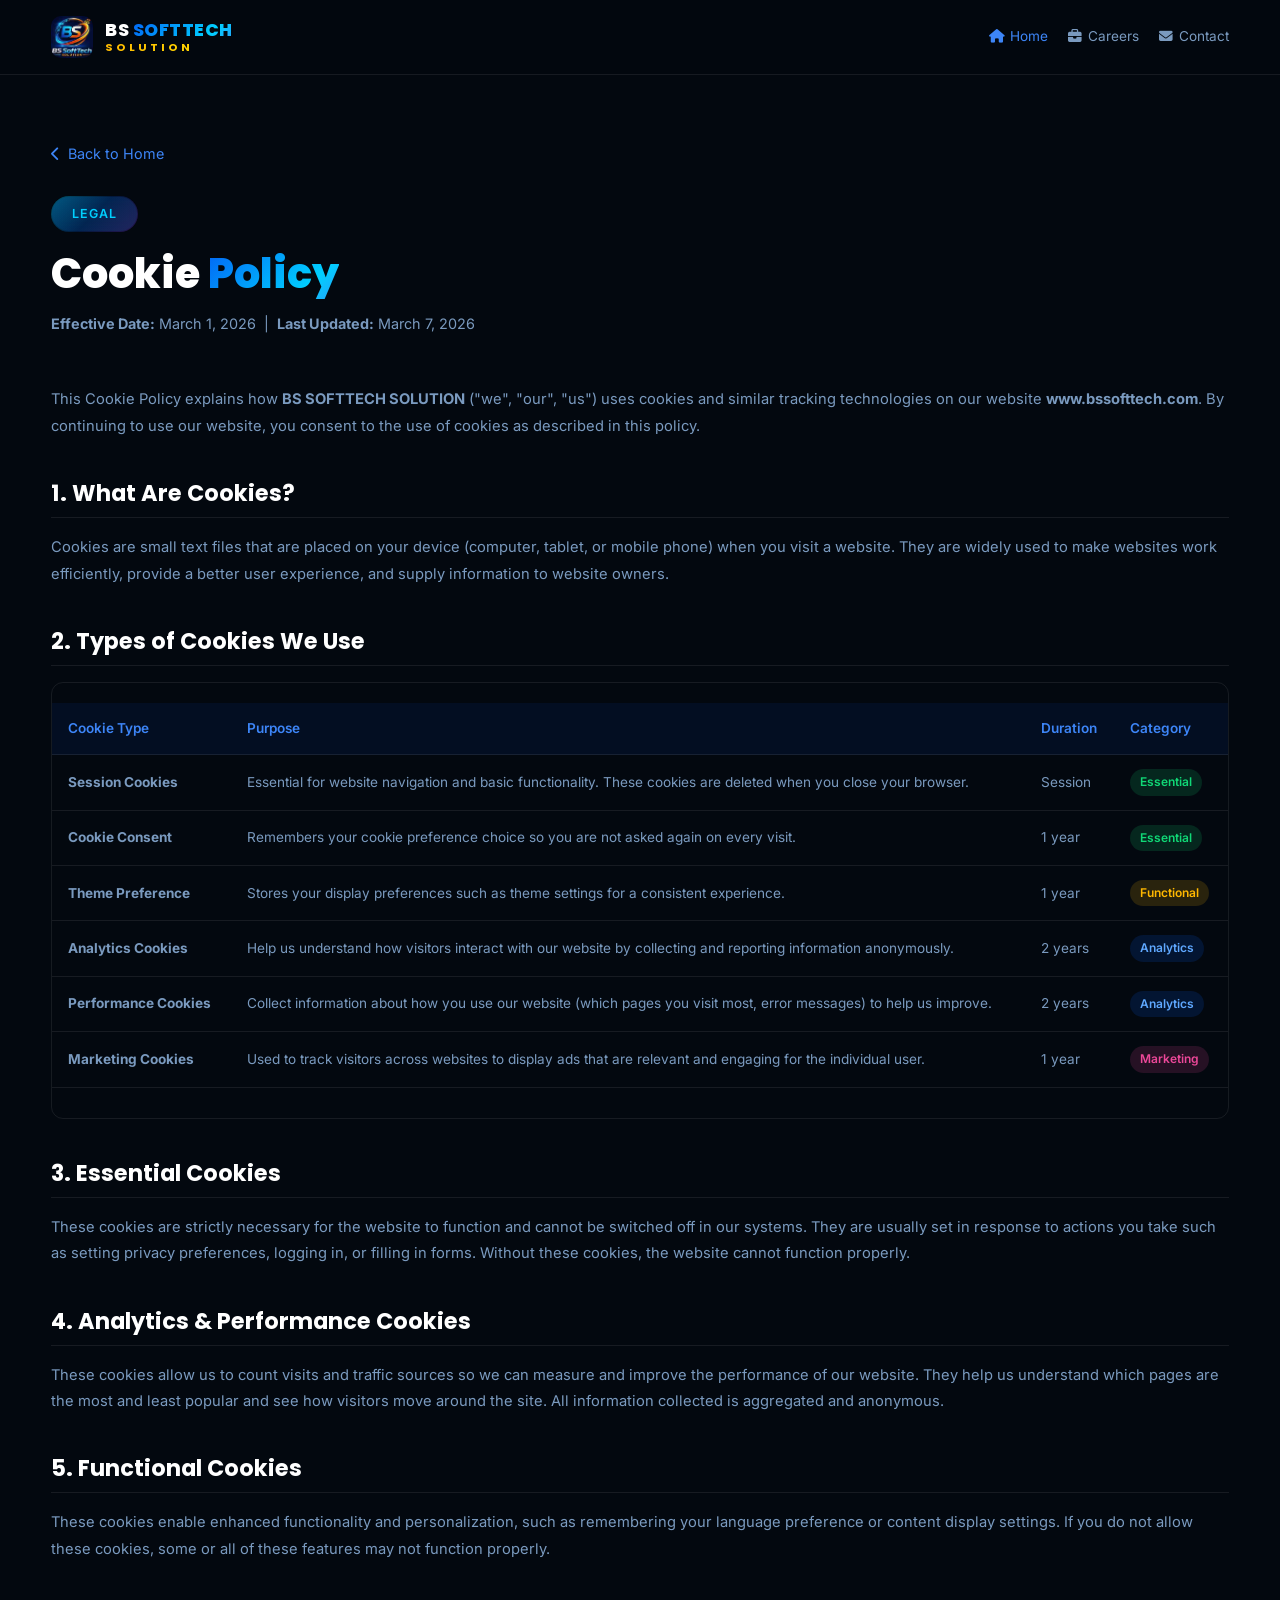
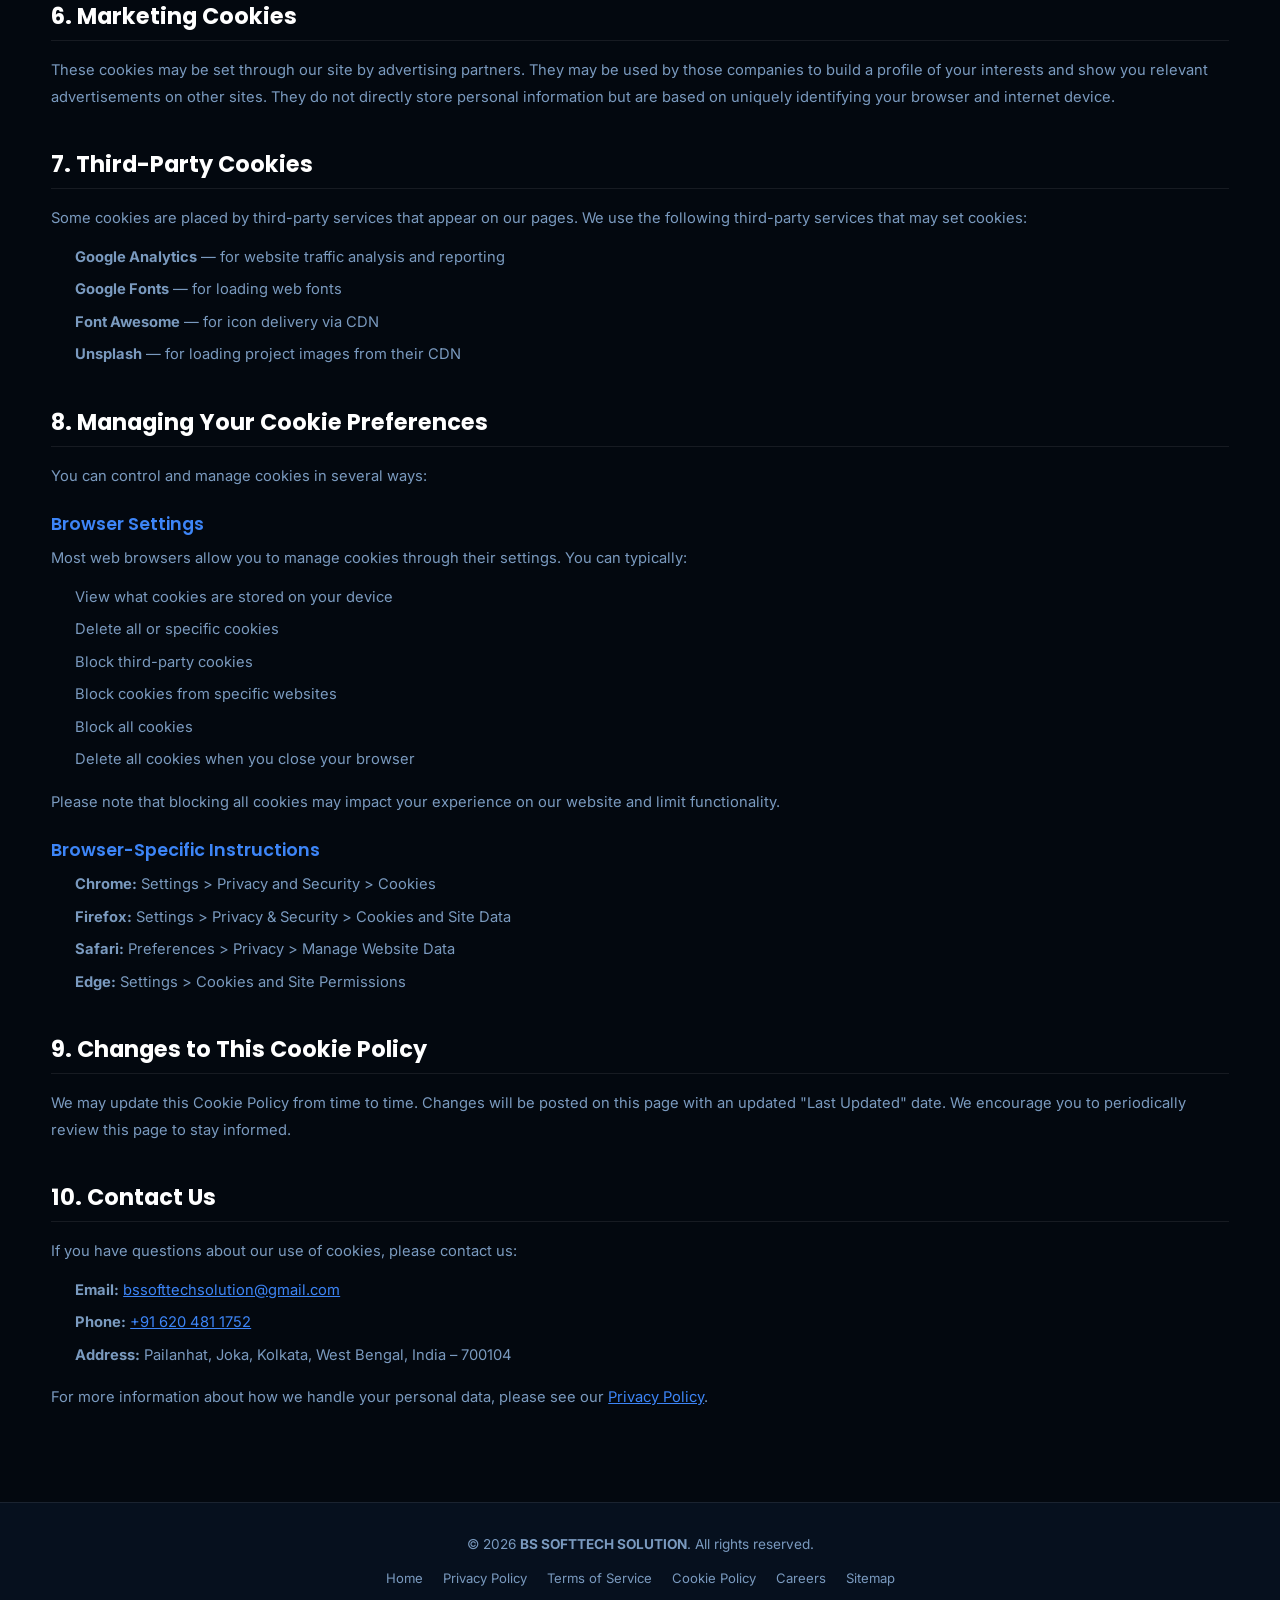
==== cookie-policy.html @ d1b57701 "Initial commit: BS SOFTTECH SOLUTION website" ====
<!DOCTYPE html>
<html lang="en">
<head>
  <meta charset="UTF-8" />
  <meta name="viewport" content="width=device-width, initial-scale=1.0, maximum-scale=5.0" />
  <meta name="description" content="Cookie Policy of BS SOFTTECH SOLUTION. Learn about the cookies we use and how to manage your cookie preferences." />
  <meta name="robots" content="index, follow" />
  <meta name="theme-color" content="#0261F4" />
  <link rel="icon" type="image/jpeg" href="public/BSSLOGO.jpeg" />
  <link rel="apple-touch-icon" href="public/BSSLOGO.jpeg" />
  <title>Cookie Policy | BS SOFTTECH SOLUTION</title>
  <link rel="preconnect" href="https://fonts.googleapis.com" />
  <link rel="preconnect" href="https://fonts.gstatic.com" crossorigin />
  <link href="https://fonts.googleapis.com/css2?family=Inter:wght@300;400;500;600;700;800&family=Poppins:wght@400;500;600;700;800;900&display=swap" rel="stylesheet" />
  <link rel="stylesheet" href="https://cdnjs.cloudflare.com/ajax/libs/font-awesome/6.5.1/css/all.min.css" />
  <link rel="stylesheet" href="css/style.css" />
  <style>
    .legal-page { padding: 140px 0 80px; min-height: 100vh; }
    .legal-header { margin-bottom: 50px; }
    .legal-header .section-tag { display: inline-block; margin-bottom: 16px; }
    .legal-header h1 { font-family: var(--font-head); font-size: 2.6rem; font-weight: 800; margin-bottom: 12px; color: #fff; }
    .legal-header p.meta { font-size: 0.9rem; color: var(--text-secondary); }
    .legal-content h2 { font-family: var(--font-head); font-size: 1.4rem; font-weight: 700; color: #fff; margin: 40px 0 16px; padding-bottom: 10px; border-bottom: 1px solid var(--border); }
    .legal-content h3 { font-size: 1.1rem; font-weight: 600; color: var(--primary-light); margin: 24px 0 10px; }
    .legal-content p, .legal-content li { font-size: 0.92rem; color: var(--text-secondary); line-height: 1.8; margin-bottom: 12px; }
    .legal-content ul { padding-left: 24px; margin-bottom: 16px; }
    .legal-content li { margin-bottom: 6px; }
    .legal-content a { color: var(--primary-light); text-decoration: underline; }
    .legal-content a:hover { color: var(--secondary); }
    .legal-back { display: inline-flex; align-items: center; gap: 8px; font-size: 0.9rem; color: var(--primary-light); margin-bottom: 30px; transition: var(--transition-fast); }
    .legal-back:hover { color: var(--secondary); transform: translateX(-4px); }
    .cookie-table { width: 100%; border-collapse: collapse; margin: 20px 0 30px; }
    .cookie-table-wrap { overflow-x: auto; -webkit-overflow-scrolling: touch; border-radius: var(--radius-md, 12px); border: 1px solid var(--border); }
    .cookie-table th, .cookie-table td { padding: 14px 16px; text-align: left; font-size: 0.85rem; border-bottom: 1px solid var(--border); white-space: nowrap; }
    .cookie-table td:nth-child(2) { white-space: normal; min-width: 200px; }
    .cookie-table th { background: rgba(2,97,244,0.08); color: var(--primary-light); font-weight: 600; }
    .cookie-table td { color: var(--text-secondary); }
    .cookie-table tr:hover td { background: rgba(255,255,255,0.02); }
    .cookie-type-badge { display: inline-block; padding: 3px 10px; border-radius: 20px; font-size: 0.75rem; font-weight: 600; }
    .badge-essential { background: rgba(16,216,118,0.15); color: #10D876; }
    .badge-analytics { background: rgba(2,97,244,0.15); color: #5fa8ff; }
    .badge-functional { background: rgba(255,184,0,0.15); color: #FFB800; }
    .badge-marketing { background: rgba(236,72,153,0.15); color: #EC4899; }
    .page-footer { background: var(--bg-dark); border-top: 1px solid var(--border); padding: 30px 0; text-align: center; }
    .page-footer p { font-size: 0.85rem; color: var(--text-secondary); margin-bottom: 10px; }
    .page-footer nav { display: flex; justify-content: center; gap: 20px; flex-wrap: wrap; }
    .page-footer nav a { font-size: 0.82rem; color: var(--text-secondary); transition: color 0.2s; }
    .page-footer nav a:hover { color: var(--primary-light); }
    @media (max-width: 768px) {
      .legal-topbar nav { gap: 12px; }
      .legal-topbar nav a span.nav-label { display: none; }
      .cookie-table th, .cookie-table td { padding: 10px 12px; font-size: 0.78rem; }
      .legal-header h1 { font-size: 2rem; }
    }
    @media (max-width: 480px) {
      .legal-topbar .container { flex-wrap: wrap; gap: 8px; }
      .legal-header h1 { font-size: 1.6rem; }
      .legal-content h2 { font-size: 1.15rem; }
    }
  </style>
</head>
<body>
  <header class="legal-topbar" style="position:fixed;top:0;left:0;right:0;z-index:1000;background:rgba(3,8,15,0.95);backdrop-filter:blur(20px);border-bottom:1px solid var(--border);padding:16px 0;">
    <div class="container" style="display:flex;align-items:center;justify-content:space-between;">
      <a href="index.html" class="logo" style="display:flex;align-items:center;gap:12px;text-decoration:none;">
        <img src="public/BSSLOGO.jpeg" alt="BS SOFTTECH SOLUTION" style="width:42px;height:42px;border-radius:10px;" />
        <span class="logo-text">
          <span class="logo-line1">BS <span class="logo-gradient">SOFTTECH</span></span>
          <span class="logo-line2">SOLUTION</span>
        </span>
      </a>
      <nav style="display:flex;align-items:center;gap:20px;">
        <a href="index.html" style="font-size:0.85rem;color:var(--primary-light);display:flex;align-items:center;gap:6px;transition:color 0.2s;"><i class="fas fa-home"></i> Home</a>
        <a href="careers.html" style="font-size:0.85rem;color:var(--text-secondary);display:flex;align-items:center;gap:6px;transition:color 0.2s;"><i class="fas fa-briefcase"></i> Careers</a>
        <a href="index.html#contact" style="font-size:0.85rem;color:var(--text-secondary);display:flex;align-items:center;gap:6px;transition:color 0.2s;"><i class="fas fa-envelope"></i> Contact</a>
      </nav>
    </div>
  </header>

  <main class="legal-page">
    <div class="container">
      <a href="index.html" class="legal-back"><i class="fas fa-chevron-left"></i> Back to Home</a>

      <div class="legal-header">
        <span class="section-tag">Legal</span>
        <h1>Cookie <span class="gradient-text">Policy</span></h1>
        <p class="meta"><strong>Effective Date:</strong> March 1, 2026 &nbsp;|&nbsp; <strong>Last Updated:</strong> March 7, 2026</p>
      </div>

      <div class="legal-content">
        <p>This Cookie Policy explains how <strong>BS SOFTTECH SOLUTION</strong> ("we", "our", "us") uses cookies and similar tracking technologies on our website <strong>www.bssofttech.com</strong>. By continuing to use our website, you consent to the use of cookies as described in this policy.</p>

        <h2>1. What Are Cookies?</h2>
        <p>Cookies are small text files that are placed on your device (computer, tablet, or mobile phone) when you visit a website. They are widely used to make websites work efficiently, provide a better user experience, and supply information to website owners.</p>

        <h2>2. Types of Cookies We Use</h2>

        <div class="cookie-table-wrap">
        <table class="cookie-table">
          <thead>
            <tr>
              <th>Cookie Type</th>
              <th>Purpose</th>
              <th>Duration</th>
              <th>Category</th>
            </tr>
          </thead>
          <tbody>
            <tr>
              <td><strong>Session Cookies</strong></td>
              <td>Essential for website navigation and basic functionality. These cookies are deleted when you close your browser.</td>
              <td>Session</td>
              <td><span class="cookie-type-badge badge-essential">Essential</span></td>
            </tr>
            <tr>
              <td><strong>Cookie Consent</strong></td>
              <td>Remembers your cookie preference choice so you are not asked again on every visit.</td>
              <td>1 year</td>
              <td><span class="cookie-type-badge badge-essential">Essential</span></td>
            </tr>
            <tr>
              <td><strong>Theme Preference</strong></td>
              <td>Stores your display preferences such as theme settings for a consistent experience.</td>
              <td>1 year</td>
              <td><span class="cookie-type-badge badge-functional">Functional</span></td>
            </tr>
            <tr>
              <td><strong>Analytics Cookies</strong></td>
              <td>Help us understand how visitors interact with our website by collecting and reporting information anonymously.</td>
              <td>2 years</td>
              <td><span class="cookie-type-badge badge-analytics">Analytics</span></td>
            </tr>
            <tr>
              <td><strong>Performance Cookies</strong></td>
              <td>Collect information about how you use our website (which pages you visit most, error messages) to help us improve.</td>
              <td>2 years</td>
              <td><span class="cookie-type-badge badge-analytics">Analytics</span></td>
            </tr>
            <tr>
              <td><strong>Marketing Cookies</strong></td>
              <td>Used to track visitors across websites to display ads that are relevant and engaging for the individual user.</td>
              <td>1 year</td>
              <td><span class="cookie-type-badge badge-marketing">Marketing</span></td>
            </tr>
          </tbody>
        </table>
        </div>

        <h2>3. Essential Cookies</h2>
        <p>These cookies are strictly necessary for the website to function and cannot be switched off in our systems. They are usually set in response to actions you take such as setting privacy preferences, logging in, or filling in forms. Without these cookies, the website cannot function properly.</p>

        <h2>4. Analytics & Performance Cookies</h2>
        <p>These cookies allow us to count visits and traffic sources so we can measure and improve the performance of our website. They help us understand which pages are the most and least popular and see how visitors move around the site. All information collected is aggregated and anonymous.</p>

        <h2>5. Functional Cookies</h2>
        <p>These cookies enable enhanced functionality and personalization, such as remembering your language preference or content display settings. If you do not allow these cookies, some or all of these features may not function properly.</p>

        <h2>6. Marketing Cookies</h2>
        <p>These cookies may be set through our site by advertising partners. They may be used by those companies to build a profile of your interests and show you relevant advertisements on other sites. They do not directly store personal information but are based on uniquely identifying your browser and internet device.</p>

        <h2>7. Third-Party Cookies</h2>
        <p>Some cookies are placed by third-party services that appear on our pages. We use the following third-party services that may set cookies:</p>
        <ul>
          <li><strong>Google Analytics</strong> — for website traffic analysis and reporting</li>
          <li><strong>Google Fonts</strong> — for loading web fonts</li>
          <li><strong>Font Awesome</strong> — for icon delivery via CDN</li>
          <li><strong>Unsplash</strong> — for loading project images from their CDN</li>
        </ul>

        <h2>8. Managing Your Cookie Preferences</h2>
        <p>You can control and manage cookies in several ways:</p>

        <h3>Browser Settings</h3>
        <p>Most web browsers allow you to manage cookies through their settings. You can typically:</p>
        <ul>
          <li>View what cookies are stored on your device</li>
          <li>Delete all or specific cookies</li>
          <li>Block third-party cookies</li>
          <li>Block cookies from specific websites</li>
          <li>Block all cookies</li>
          <li>Delete all cookies when you close your browser</li>
        </ul>
        <p>Please note that blocking all cookies may impact your experience on our website and limit functionality.</p>

        <h3>Browser-Specific Instructions</h3>
        <ul>
          <li><strong>Chrome:</strong> Settings &gt; Privacy and Security &gt; Cookies</li>
          <li><strong>Firefox:</strong> Settings &gt; Privacy &amp; Security &gt; Cookies and Site Data</li>
          <li><strong>Safari:</strong> Preferences &gt; Privacy &gt; Manage Website Data</li>
          <li><strong>Edge:</strong> Settings &gt; Cookies and Site Permissions</li>
        </ul>

        <h2>9. Changes to This Cookie Policy</h2>
        <p>We may update this Cookie Policy from time to time. Changes will be posted on this page with an updated "Last Updated" date. We encourage you to periodically review this page to stay informed.</p>

        <h2>10. Contact Us</h2>
        <p>If you have questions about our use of cookies, please contact us:</p>
        <ul>
          <li><strong>Email:</strong> <a href="mailto:bssofttechsolution@gmail.com">bssofttechsolution@gmail.com</a></li>
          <li><strong>Phone:</strong> <a href="tel:+916204811752">+91 620 481 1752</a></li>
          <li><strong>Address:</strong> Pailanhat, Joka, Kolkata, West Bengal, India – 700104</li>
        </ul>
        <p>For more information about how we handle your personal data, please see our <a href="privacy-policy.html">Privacy Policy</a>.</p>
      </div>
    </div>
  </main>

  <footer class="page-footer">
    <div class="container">
      <p>&copy; 2026 <strong>BS SOFTTECH SOLUTION</strong>. All rights reserved.</p>
      <nav>
        <a href="index.html">Home</a>
        <a href="privacy-policy.html">Privacy Policy</a>
        <a href="terms-of-service.html">Terms of Service</a>
        <a href="cookie-policy.html">Cookie Policy</a>
        <a href="careers.html">Careers</a>
        <a href="sitemap.xml">Sitemap</a>
      </nav>
    </div>
  </footer>
</body>
</html>
---- css/style.css ----
/* ============================================================
   BS SOFTTECH SOLUTION — Main Stylesheet
   Version: 1.0 | Global IT Services Website
   ============================================================ */

/* ============================================================
   CSS CUSTOM PROPERTIES (VARIABLES)
   ============================================================ */
:root {
  --primary:        #0261F4;
  --primary-light:  #3D85F7;
  --primary-dark:   #0148C0;
  --primary-glow:   rgba(2, 97, 244, 0.35);
  --secondary:      #00CFFF;
  --accent:         #FF6B00;
  --accent-light:   #FF8C38;
  --success:        #10D876;
  --warning:        #FFB800;
  --danger:         #FF4560;

  --bg-base:        #03080F;
  --bg-dark:        #06101E;
  --bg-card:        #091628;
  --bg-card-hover:  #0C1F3A;
  --bg-glass:       rgba(9, 22, 40, 0.7);

  --border:         rgba(255, 255, 255, 0.08);
  --border-bright:  rgba(2, 97, 244, 0.4);

  --text-primary:   #F0F6FF;
  --text-secondary: #7A9ABF;
  --text-muted:     #4A6A8A;

  --gradient-main:    linear-gradient(135deg, #0261F4 0%, #00CFFF 100%);
  --gradient-warm:    linear-gradient(135deg, #FF6B00 0%, #FF0080 100%);
  --gradient-green:   linear-gradient(135deg, #10D876 0%, #00CFFF 100%);
  --gradient-purple:  linear-gradient(135deg, #7C3AED 0%, #EC4899 100%);
  --gradient-dark:    linear-gradient(135deg, #091628 0%, #03080F 100%);

  --font-head:  'Poppins', sans-serif;
  --font-body:  'Inter', sans-serif;

  --radius-sm:  6px;
  --radius-md:  12px;
  --radius-lg:  20px;
  --radius-xl:  32px;
  --radius-full: 999px;

  --shadow-sm:  0 2px 12px rgba(0, 0, 0, 0.3);
  --shadow-md:  0 8px 32px rgba(0, 0, 0, 0.4);
  --shadow-lg:  0 20px 60px rgba(0, 0, 0, 0.5);
  --shadow-glow: 0 0 40px rgba(2, 97, 244, 0.25);

  --transition-fast:   all 0.2s ease;
  --transition-med:    all 0.35s ease;
  --transition-slow:   all 0.6s cubic-bezier(0.4, 0, 0.2, 1);

  --nav-height: 70px;
  --topbar-height: 36px;

  --container-max: 1360px;
  --container-pad: clamp(16px, 4vw, 60px);
}

/* ============================================================
   BASE RESET & GLOBAL
   ============================================================ */
*, *::before, *::after {
  box-sizing: border-box;
  margin: 0;
  padding: 0;
}

/* Custom scrollbar */
::-webkit-scrollbar { width: 8px; }
::-webkit-scrollbar-track { background: var(--bg-dark); }
::-webkit-scrollbar-thumb {
  background: linear-gradient(180deg, var(--primary) 0%, var(--secondary) 100%);
  border-radius: 4px;
}
::-webkit-scrollbar-thumb:hover { background: var(--primary-light); }

/* Text selection */
::selection {
  background: rgba(2, 97, 244, 0.35);
  color: #fff;
}

/* Focus-visible ring for accessibility */
:focus-visible {
  outline: 2px solid var(--secondary);
  outline-offset: 3px;
  border-radius: 4px;
}

/* Skip to Main Content Link */
.skip-to-main {
  position: fixed;
  top: -100%;
  left: 50%;
  transform: translateX(-50%);
  background: var(--primary);
  color: #fff;
  padding: 12px 24px;
  border-radius: 0 0 var(--radius-md) var(--radius-md);
  z-index: 100000;
  font-weight: 600;
  font-size: 0.9rem;
  transition: top 0.3s ease;
}

.skip-to-main:focus {
  top: 0;
}

html {
  scroll-behavior: smooth;
  font-size: 16px;
  -webkit-text-size-adjust: 100%;
  scrollbar-color: var(--primary) var(--bg-dark);
  scrollbar-width: thin;
}

body {
  font-family: var(--font-body);
  background-color: var(--bg-base);
  color: var(--text-primary);
  line-height: 1.7;
  overflow-x: hidden;
  -webkit-font-smoothing: antialiased;
  -moz-osx-font-smoothing: grayscale;
}

a {
  color: inherit;
  text-decoration: none;
  transition: var(--transition-fast);
}

ul, ol { list-style: none; }

img {
  max-width: 100%;
  height: auto;
  display: block;
}

button {
  font-family: var(--font-body);
  cursor: pointer;
  border: none;
  outline: none;
  background: none;
}

input, textarea, select {
  font-family: var(--font-body);
  outline: none;
}

h1, h2, h3, h4, h5, h6 {
  font-family: var(--font-head);
  font-weight: 700;
  line-height: 1.25;
  color: var(--text-primary);
}

/* ============================================================
   UTILITY CLASSES
   ============================================================ */

/* GPU-accelerated rendering for below-fold sections */
section:not(:first-of-type) {
  content-visibility: auto;
  contain-intrinsic-size: auto 600px;
}

/* Smooth touch scrolling */
.nav-links, .about-tabs, .service-tabs, .tech-categories {
  -webkit-overflow-scrolling: touch;
}
.container {
  width: 100%;
  max-width: var(--container-max);
  margin-inline: auto;
  padding-inline: var(--container-pad);
}

.gradient-text {
  background: linear-gradient(135deg, #0261F4, #00CFFF, #7C3AED, #00CFFF, #0261F4);
  background-size: 300% 300%;
  animation: gradientShift 4s ease infinite;
  -webkit-background-clip: text;
  -webkit-text-fill-color: transparent;
  background-clip: text;
}

.section-tag {
  display: inline-block;
  background: linear-gradient(135deg, rgba(2, 97, 244, 0.15), rgba(0, 207, 255, 0.08));
  color: var(--secondary);
  border: 1px solid transparent;
  background-image: linear-gradient(135deg, rgba(2, 97, 244, 0.15), rgba(0, 207, 255, 0.08)),
                    linear-gradient(135deg, rgba(0, 207, 255, 0.4), rgba(2, 97, 244, 0.2), rgba(124, 58, 237, 0.3));
  background-origin: border-box;
  background-clip: padding-box, border-box;
  padding: 6px 20px;
  border-radius: var(--radius-full);
  font-size: 0.78rem;
  font-weight: 600;
  letter-spacing: 0.08em;
  text-transform: uppercase;
  margin-bottom: 18px;
  backdrop-filter: blur(6px);
}

.section-title {
  font-size: clamp(1.8rem, 3.5vw, 2.8rem);
  font-weight: 800;
  color: var(--text-primary);
  margin-bottom: 18px;
  opacity: 0;
  transform: translateY(20px);
  transition: opacity 0.8s cubic-bezier(0.22,1,0.36,1), transform 0.8s cubic-bezier(0.22,1,0.36,1);
}

.section-title.title-visible {
  opacity: 1;
  transform: translateY(0);
}

.section-desc {
  font-size: 1rem;
  color: var(--text-secondary);
  max-width: 640px;
  line-height: 1.8;
}

.section-header {
  text-align: center;
  margin-bottom: 56px;
}

.section-header .section-desc {
  margin-inline: auto;
}

/* Decorative line under section headers */
.section-header::after {
  content: '';
  display: block;
  width: 60px;
  height: 3px;
  background: var(--gradient-main);
  border-radius: 2px;
  margin: 24px auto 0;
}

/* ============================================================
   BUTTONS
   ============================================================ */
.btn-primary-lg, .btn-ghost-lg, .btn-white, .btn-outline-white {
  display: inline-flex;
  align-items: center;
  gap: 10px;
  padding: 14px 30px;
  border-radius: var(--radius-full);
  font-size: 0.95rem;
  font-weight: 600;
  transition: var(--transition-med);
  position: relative;
  overflow: hidden;
  white-space: nowrap;
}

.btn-primary-lg {
  background: linear-gradient(135deg, #0261F4, #00CFFF, #0261F4);
  background-size: 200% 200%;
  animation: gradientShift 3s ease infinite;
  color: #fff;
  box-shadow: 0 4px 24px var(--primary-glow);
}

/* Shimmer sweep effect on primary buttons */
.btn-primary-lg::after {
  content: '';
  position: absolute;
  top: 0;
  left: -100%;
  width: 70%;
  height: 100%;
  background: linear-gradient(90deg, transparent 0%, rgba(255,255,255,0.15) 50%, transparent 100%);
  transition: left 0.5s ease;
}

.btn-primary-lg:hover::after { left: 120%; }

.btn-primary-lg:hover {
  transform: translateY(-3px);
  box-shadow: 0 8px 36px rgba(2, 97, 244, 0.5);
  color: #fff;
}

.btn-ghost-lg {
  background: linear-gradient(135deg, rgba(2, 97, 244, 0.1), rgba(0, 207, 255, 0.05));
  color: var(--secondary);
  border: 1px solid transparent;
  background-image: linear-gradient(135deg, rgba(2, 97, 244, 0.1), rgba(0, 207, 255, 0.05)),
                    linear-gradient(135deg, rgba(0, 207, 255, 0.4), rgba(2, 97, 244, 0.2));
  background-origin: border-box;
  background-clip: padding-box, border-box;
}

.btn-ghost-lg:hover {
  background: linear-gradient(135deg, rgba(2, 97, 244, 0.2), rgba(0, 207, 255, 0.1));
  background-image: linear-gradient(135deg, rgba(2, 97, 244, 0.2), rgba(0, 207, 255, 0.1)),
                    linear-gradient(135deg, rgba(0, 207, 255, 0.6), rgba(2, 97, 244, 0.4));
  background-origin: border-box;
  background-clip: padding-box, border-box;
  transform: translateY(-3px);
  color: var(--secondary);
  box-shadow: 0 4px 20px rgba(0, 207, 255, 0.1);
}

.btn-white {
  background: #fff;
  color: var(--primary);
  font-weight: 700;
}

.btn-white:hover {
  transform: translateY(-3px);
  box-shadow: 0 8px 30px rgba(255,255,255,0.2);
  color: var(--primary-dark);
}

.btn-outline-white {
  background: transparent;
  color: #fff;
  border: 2px solid transparent;
  background-image: linear-gradient(135deg, rgba(255,255,255,0.03), transparent),
                    linear-gradient(135deg, rgba(255,255,255,0.6), rgba(0,207,255,0.4));
  background-origin: border-box;
  background-clip: padding-box, border-box;
}

.btn-outline-white:hover {
  background-image: linear-gradient(135deg, rgba(255,255,255,0.1), rgba(0,207,255,0.05)),
                    linear-gradient(135deg, rgba(255,255,255,0.8), rgba(0,207,255,0.6));
  background-origin: border-box;
  background-clip: padding-box, border-box;
  transform: translateY(-3px);
  color: #fff;
  box-shadow: 0 4px 20px rgba(255,255,255,0.1);
}

/* ============================================================
   PRELOADER
   ============================================================ */
#preloader {
  position: fixed;
  inset: 0;
  background: var(--bg-base);
  z-index: 9999;
  display: flex;
  align-items: center;
  justify-content: center;
  transition: opacity 0.5s ease, visibility 0.5s ease;
}

#preloader.hidden {
  opacity: 0;
  visibility: hidden;
  pointer-events: none;
}

.preloader-box {
  text-align: center;
}

.preloader-logo {
  display: flex;
  align-items: center;
  justify-content: center;
  margin-bottom: 28px;
}

.preloader-logo-img {
  height: 80px;
  width: auto;
  object-fit: contain;
  border-radius: var(--radius-md);
  animation: preloaderPulse 1s ease infinite;
}

@keyframes gradientShift {
  0% { background-position: 0% 50%; }
  50% { background-position: 100% 50%; }
  100% { background-position: 0% 50%; }
}

@keyframes preloaderPulse {
  0%, 100% { transform: scale(1); }
  50% { transform: scale(1.15); }
}

.preloader-bar-wrap {
  width: 220px;
  height: 3px;
  background: rgba(255,255,255,0.08);
  border-radius: var(--radius-full);
  overflow: hidden;
  margin: 0 auto 16px;
}

.preloader-bar {
  height: 100%;
  width: 0%;
  background: var(--gradient-main);
  border-radius: var(--radius-full);
  animation: loadBar 2s ease forwards;
}

@keyframes loadBar {
  0% { width: 0%; }
  40% { width: 55%; }
  70% { width: 80%; }
  100% { width: 100%; }
}

.pre-tagline {
  color: var(--text-secondary);
  font-size: 0.85rem;
  letter-spacing: 0.1em;
  animation: fadeIn 1s ease;
}

/* ============================================================
   HEADER & NAVIGATION
   ============================================================ */
#site-header {
  position: fixed;
  top: 0;
  left: 0;
  right: 0;
  z-index: 1000;
  transition: var(--transition-med);
}

.top-bar {
  background: rgba(3, 8, 15, 0.95);
  border-bottom: 1px solid var(--border);
  height: var(--topbar-height);
  display: flex;
  align-items: center;
  transition: var(--transition-med);
}

#site-header.scrolled .top-bar {
  height: 0;
  overflow: hidden;
  border: none;
}

.top-bar-inner {
  display: flex;
  align-items: center;
  justify-content: space-between;
  gap: 20px;
}

.top-info {
  display: flex;
  align-items: center;
  gap: 24px;
}

.top-info a, .top-info span {
  font-size: 0.78rem;
  color: var(--text-secondary);
  display: flex;
  align-items: center;
  gap: 7px;
}

.top-info a:hover { color: var(--secondary); }

.top-info i {
  color: var(--primary);
  font-size: 0.72rem;
}

.top-social {
  display: flex;
  align-items: center;
  gap: 12px;
}

.top-social a {
  color: var(--text-secondary);
  font-size: 0.78rem;
  width: 26px;
  height: 26px;
  display: flex;
  align-items: center;
  justify-content: center;
  border-radius: 50%;
  background: rgba(255,255,255,0.05);
  transition: var(--transition-fast);
}

.top-social a:hover {
  background: var(--primary);
  color: #fff;
  transform: translateY(-2px);
}

.navbar {
  background: rgba(3, 8, 15, 0.92);
  backdrop-filter: blur(20px);
  -webkit-backdrop-filter: blur(20px);
  border-bottom: 1px solid transparent;
  background-image: linear-gradient(rgba(3, 8, 15, 0.92), rgba(3, 8, 15, 0.92)),
                    linear-gradient(90deg, transparent, rgba(2,97,244,0.2), rgba(0,207,255,0.15), rgba(2,97,244,0.2), transparent);
  background-size: 100% 100%, 100% 1px;
  background-position: 0 0, 0 100%;
  background-repeat: no-repeat;
  height: var(--nav-height);
  transition: var(--transition-med);
}

#site-header.scrolled .navbar {
  background: rgba(3, 8, 15, 0.98);
  box-shadow: 0 4px 24px rgba(0,0,0,0.5);
}

.nav-inner {
  display: flex;
  align-items: center;
  justify-content: space-between;
  height: 100%;
  gap: 8px;
  max-width: 100%;
  padding-inline: var(--container-pad);
}

/* LOGO */
.logo, .footer-logo {
  display: flex;
  align-items: center;
  gap: 12px;
  text-decoration: none;
  flex-shrink: 0;
}

.logo-text {
  font-family: var(--font-head);
  font-weight: 800;
  display: flex;
  flex-direction: column;
  line-height: 1.15;
  letter-spacing: 0.5px;
}

.logo-line1 {
  font-size: 1.1rem;
  color: #fff;
  white-space: nowrap;
}

.logo-line2 {
  font-size: 0.7rem;
  font-weight: 700;
  letter-spacing: 3px;
  text-transform: uppercase;
  background: linear-gradient(135deg, #FFB800, #FFD700, #FFA500, #FFD700, #FFB800);
  background-size: 300% 300%;
  animation: gradientShift 4s ease infinite;
  -webkit-background-clip: text;
  -webkit-text-fill-color: transparent;
  background-clip: text;
}

.logo-gradient {
  background: linear-gradient(135deg, #0261F4, #00CFFF, #7C3AED, #00CFFF, #0261F4);
  background-size: 300% 300%;
  animation: gradientShift 4s ease infinite;
  -webkit-background-clip: text;
  -webkit-text-fill-color: transparent;
  background-clip: text;
}

.logo:hover .logo-img { transform: scale(1.05); }

.logo-img {
  height: 48px;
  width: auto;
  object-fit: contain;
  border-radius: var(--radius-sm);
  transition: transform 0.3s ease;
}

.navbar-logo:hover .logo-img { transform: scale(1.05); }

.footer-logo-img {
  height: 56px;
  width: auto;
  object-fit: contain;
  border-radius: var(--radius-sm);
  transition: transform 0.3s ease;
}

.footer-logo:hover .footer-logo-img { transform: scale(1.05); }

/* NAV LINKS */
.nav-links {
  display: flex;
  align-items: center;
  gap: 4px;
}

.nav-link {
  font-size: 0.875rem;
  font-weight: 500;
  color: var(--text-secondary);
  padding: 8px 14px;
  border-radius: var(--radius-sm);
  transition: var(--transition-fast);
  white-space: nowrap;
  display: flex;
  align-items: center;
  gap: 5px;
}

.nav-link:hover, .nav-link.active {
  color: var(--text-primary);
  background: rgba(255,255,255,0.06);
}

/* MEGA MENU */
.has-dropdown { position: relative; }

.mega-menu {
  position: absolute;
  top: calc(100% + 16px);
  left: 50%;
  transform: translateX(-50%);
  width: 700px;
  background: var(--bg-card);
  border: 1px solid var(--border);
  border-radius: var(--radius-md);
  padding: 28px;
  display: grid;
  grid-template-columns: repeat(4, 1fr);
  gap: 24px;
  opacity: 0;
  visibility: hidden;
  pointer-events: none;
  transition: var(--transition-med);
  box-shadow: var(--shadow-lg);
  z-index: 100;
}

.mega-menu::before {
  content: '';
  position: absolute;
  top: -6px;
  left: 50%;
  transform: translateX(-50%);
  width: 12px;
  height: 12px;
  background: var(--bg-card);
  border-top: 1px solid var(--border);
  border-left: 1px solid var(--border);
  transform: translateX(-50%) rotate(45deg);
}

.has-dropdown:hover .mega-menu {
  opacity: 1;
  visibility: visible;
  pointer-events: all;
  top: calc(100% + 8px);
}

.mega-col h4 {
  font-size: 0.72rem;
  font-weight: 700;
  letter-spacing: 0.12em;
  text-transform: uppercase;
  color: var(--secondary);
  margin-bottom: 14px;
  padding-bottom: 8px;
  border-bottom: 1px solid var(--border);
}

.mega-col a {
  display: flex;
  align-items: center;
  gap: 8px;
  font-size: 0.83rem;
  color: var(--text-secondary);
  padding: 6px 0;
  transition: var(--transition-fast);
}

.mega-col a i {
  color: var(--primary);
  width: 14px;
  font-size: 0.8rem;
}

.mega-col a:hover {
  color: var(--text-primary);
  padding-left: 4px;
}

/* NAV ACTIONS */
.nav-actions {
  display: flex;
  align-items: center;
  gap: 12px;
  flex-shrink: 0;
}

.btn-get-quote {
  background: linear-gradient(135deg, #0261F4, #00CFFF, #0261F4);
  background-size: 200% 200%;
  animation: gradientShift 3s ease infinite;
  color: #fff;
  padding: 10px 20px;
  border-radius: var(--radius-full);
  font-size: 0.82rem;
  font-weight: 600;
  display: flex;
  align-items: center;
  gap: 8px;
  transition: var(--transition-med);
  box-shadow: 0 4px 20px var(--primary-glow);
  white-space: nowrap;
  flex-shrink: 0;
}

.btn-get-quote:hover {
  transform: translateY(-2px);
  box-shadow: 0 8px 32px rgba(2, 97, 244, 0.5), 0 0 60px rgba(0,207,255,0.15);
  color: #fff;
}

.hamburger {
  display: none;
  flex-direction: column;
  gap: 5px;
  padding: 6px;
  border-radius: var(--radius-sm);
}

.hamburger span {
  display: block;
  width: 24px;
  height: 2px;
  background: var(--text-primary);
  border-radius: var(--radius-full);
  transition: var(--transition-med);
}

.hamburger.open span:nth-child(1) { transform: rotate(45deg) translate(5px, 5px); }
.hamburger.open span:nth-child(2) { opacity: 0; }
.hamburger.open span:nth-child(3) { transform: rotate(-45deg) translate(5px, -5px); }

/* ============================================================
   HERO SECTION
   ============================================================ */
.hero-section {
  position: relative;
  min-height: 100vh;
  display: flex;
  align-items: center;
  padding-top: calc(var(--nav-height) + var(--topbar-height) + 60px);
  padding-bottom: 80px;
  overflow: hidden;
}

/* Animated gradient mesh background */
.hero-gradient-mesh {
  position: absolute;
  inset: 0;
  z-index: 0;
  background:
    radial-gradient(ellipse 80% 50% at 20% 40%, rgba(2,97,244,0.12) 0%, transparent 60%),
    radial-gradient(ellipse 60% 60% at 80% 20%, rgba(0,207,255,0.08) 0%, transparent 50%),
    radial-gradient(ellipse 50% 70% at 50% 80%, rgba(124,58,237,0.06) 0%, transparent 50%);
  animation: meshShift 20s ease-in-out infinite alternate;
  pointer-events: none;
}

@keyframes meshShift {
  0%   { opacity: 0.6; filter: hue-rotate(0deg); }
  50%  { opacity: 1;   filter: hue-rotate(15deg); }
  100% { opacity: 0.7; filter: hue-rotate(-10deg); }
}

#particle-canvas {
  position: absolute;
  inset: 0;
  width: 100%;
  height: 100%;
  z-index: 0;
}

.hero-blobs { position: absolute; inset: 0; z-index: 0; pointer-events: none; }

.blob {
  position: absolute;
  border-radius: 50%;
  filter: blur(80px);
  opacity: 0.15;
  animation: blobPulse 8s ease-in-out infinite;
}

.blob-1 {
  width: 500px;
  height: 500px;
  background: radial-gradient(circle, #0261F4, transparent 70%);
  top: -100px;
  left: -100px;
  animation-delay: 0s;
}

.blob-2 {
  width: 400px;
  height: 400px;
  background: radial-gradient(circle, #00CFFF, transparent 70%);
  top: 30%;
  right: -80px;
  animation-delay: 3s;
}

.blob-3 {
  width: 350px;
  height: 350px;
  background: radial-gradient(circle, #7C3AED, transparent 70%);
  bottom: -80px;
  left: 40%;
  animation-delay: 5s;
}

@keyframes blobPulse {
  0%, 100% { transform: scale(1) translate(0, 0); }
  33% { transform: scale(1.08) translate(20px, -20px); }
  66% { transform: scale(0.95) translate(-10px, 15px); }
}

.hero-grid {
  position: relative;
  z-index: 1;
  display: grid;
  grid-template-columns: 1fr 1fr;
  align-items: center;
  gap: 60px;
  min-height: 70vh;
}

.hero-content { max-width: 620px; }

.hero-badge {
  display: inline-flex;
  align-items: center;
  gap: 10px;
  background: rgba(2, 97, 244, 0.12);
  border: 1px solid rgba(0, 207, 255, 0.25);
  color: var(--secondary);
  padding: 8px 20px;
  border-radius: var(--radius-full);
  font-size: 0.82rem;
  font-weight: 500;
  margin-bottom: 28px;
  animation: fadeIn 0.8s ease both;
}

.badge-dot {
  width: 8px;
  height: 8px;
  border-radius: 50%;
  background: var(--success);
  animation: pulseDot 1.5s ease infinite;
}

@keyframes pulseDot {
  0%, 100% { box-shadow: 0 0 0 0 rgba(16, 216, 118, 0.6); }
  50% { box-shadow: 0 0 0 6px rgba(16, 216, 118, 0); }
}

.hero-title {
  font-size: clamp(2.4rem, 4.5vw, 4rem);
  font-weight: 900;
  line-height: 1.15;
  margin-bottom: 24px;
  animation: slideUp 0.8s ease 0.2s both;
}

.cursor-blink {
  color: var(--primary);
  animation: blink 0.8s step-end infinite;
}

@keyframes blink {
  0%, 100% { opacity: 1; }
  50% { opacity: 0; }
}

.hero-desc {
  font-size: 1.05rem;
  color: var(--text-secondary);
  line-height: 1.8;
  margin-bottom: 36px;
  max-width: 560px;
  animation: slideUp 0.8s ease 0.4s both;
}

.hero-btns {
  display: flex;
  align-items: center;
  gap: 16px;
  flex-wrap: wrap;
  margin-bottom: 48px;
  animation: slideUp 0.8s ease 0.6s both;
}

.hero-mini-stats {
  display: flex;
  align-items: center;
  gap: 0;
  flex-wrap: wrap;
  background: rgba(255,255,255,0.04);
  border: 1px solid var(--border);
  border-radius: var(--radius-md);
  padding: 18px 24px;
  animation: slideUp 0.8s ease 0.8s both;
  backdrop-filter: blur(8px);
  -webkit-backdrop-filter: blur(8px);
}

.mini-stat {
  display: flex;
  flex-direction: column;
  align-items: center;
  padding: 0 24px;
  flex: 1;
  min-width: 100px;
}

.mini-stat:first-child { padding-left: 0; }
.mini-stat:last-child { padding-right: 0; }

.mnum {
  font-family: var(--font-head);
  font-size: 1.5rem;
  font-weight: 800;
  background: var(--gradient-main);
  -webkit-background-clip: text;
  -webkit-text-fill-color: transparent;
  background-clip: text;
}

.mlabel {
  font-size: 0.72rem;
  color: var(--text-secondary);
  text-align: center;
}

.divider-v {
  width: 1px;
  height: 40px;
  background: var(--border);
}

/* HERO TECH ORBIT VISUAL */
.hero-visual {
  display: flex;
  align-items: center;
  justify-content: center;
  position: relative;
  z-index: 1;
}

.tech-orbit {
  position: relative;
  width: 380px;
  height: 380px;
}

.orbit-ring {
  position: absolute;
  border-radius: 50%;
  border: 1px solid rgba(2, 97, 244, 0.3);
}

.ring-a {
  inset: 30px;
  animation: rotateA 12s linear infinite;
}

.ring-b {
  inset: 70px;
  border-color: rgba(0, 207, 255, 0.25);
  animation: rotateB 18s linear infinite;
}

.ring-c {
  inset: 0;
  border-color: rgba(124, 58, 237, 0.2);
  animation: rotateA 25s linear infinite reverse;
}

@keyframes rotateA { from { transform: rotate(0deg); } to { transform: rotate(360deg); } }
@keyframes rotateB { from { transform: rotate(0deg); } to { transform: rotate(-360deg); } }

.orbit-core {
  position: absolute;
  inset: 120px;
  background: var(--gradient-main);
  border-radius: 50%;
  display: flex;
  align-items: center;
  justify-content: center;
  box-shadow: 0 0 60px rgba(2, 97, 244, 0.5), 0 0 120px rgba(2, 97, 244, 0.2);
  animation: corePulse 3s ease-in-out infinite;
}

@keyframes corePulse {
  0%, 100% { box-shadow: 0 0 60px rgba(2, 97, 244, 0.5), 0 0 120px rgba(2, 97, 244, 0.2); }
  50% { box-shadow: 0 0 80px rgba(2, 97, 244, 0.7), 0 0 160px rgba(2, 97, 244, 0.3); }
}

.core-inner { text-align: center; }

.core-bss {
  display: block;
  font-family: var(--font-head);
  font-size: 1.6rem;
  font-weight: 900;
  color: #fff;
  letter-spacing: 0.05em;
}

.core-sub {
  display: block;
  font-size: 0.5rem;
  color: rgba(255,255,255,0.8);
  letter-spacing: 0.2em;
}

.orbit-dot {
  position: absolute;
  width: 42px;
  height: 42px;
  background: var(--bg-card);
  border: 1px solid var(--border-bright);
  border-radius: 50%;
  display: flex;
  flex-direction: column;
  align-items: center;
  justify-content: center;
  font-size: 0.55rem;
  color: var(--text-secondary);
  cursor: default;
  transition: var(--transition-fast);
}

.orbit-dot i {
  font-size: 0.9rem;
  color: var(--primary);
  margin-bottom: 1px;
}

.orbit-dot span { display: none; }

.orbit-dot:hover {
  background: var(--primary);
  border-color: var(--primary);
  transform: scale(1.2);
  z-index: 2;
}

.orbit-dot:hover i { color: #fff; }

.od1 { top: 5px; left: 50%; transform: translateX(-50%); }
.od2 { top: 20%; right: 5px; }
.od3 { bottom: 20%; right: 5px; }
.od4 { bottom: 5px; left: 50%; transform: translateX(-50%); }
.od5 { bottom: 20%; left: 5px; }
.od6 { top: 20%; left: 5px; }

.scroll-indicator {
  position: absolute;
  bottom: 30px;
  left: 50%;
  transform: translateX(-50%);
  display: flex;
  flex-direction: column;
  align-items: center;
  gap: 8px;
  z-index: 1;
}

.scroll-mouse {
  width: 24px;
  height: 38px;
  border: 2px solid rgba(255,255,255,0.3);
  border-radius: 12px;
  display: flex;
  justify-content: center;
  padding-top: 6px;
}

.scroll-wheel {
  width: 3px;
  height: 8px;
  background: var(--secondary);
  border-radius: var(--radius-full);
  animation: scrollWheel 2s ease infinite;
}

@keyframes scrollWheel {
  0% { transform: translateY(0); opacity: 1; }
  100% { transform: translateY(12px); opacity: 0; }
}

.scroll-indicator span {
  font-size: 0.7rem;
  color: var(--text-muted);
  letter-spacing: 0.15em;
  text-transform: uppercase;
}

/* --- Hero CEO Quote --- */
.hero-ceo-quote {
  text-align: center;
  padding: 0 20px;
  margin-top: -10px;
  margin-bottom: 10px;
}

.hero-ceo-quote blockquote {
  font-family: var(--font-head);
  font-size: 1.15rem;
  font-style: italic;
  color: var(--text-secondary);
  line-height: 1.7;
  max-width: 640px;
  margin: 0 auto;
  position: relative;
  padding: 20px 0;
}

.hero-ceo-quote blockquote::before {
  content: '\201C';
  font-size: 4rem;
  color: var(--primary);
  position: absolute;
  top: -10px;
  left: -20px;
  opacity: 0.3;
  font-family: Georgia, serif;
}

.hero-ceo-quote cite {
  display: block;
  margin-top: 12px;
  font-size: 0.85rem;
  font-style: normal;
  color: var(--text-muted);
  letter-spacing: 0.05em;
}

.hero-ceo-quote cite strong {
  color: var(--primary-light);
}

/* --- Partner Chips --- */
.chip-partner {
  background: rgba(2,97,244,0.1) !important;
  border-color: rgba(2,97,244,0.3) !important;
}

.chip-partner:hover {
  background: rgba(2,97,244,0.2) !important;
  border-color: var(--primary) !important;
}

/* ============================================================
   CLIENTS MARQUEE
   ============================================================ */
.clients-section {
  padding: 40px 0;
  border-top: 1px solid var(--border);
  border-bottom: 1px solid var(--border);
  background: var(--bg-dark);
  overflow: hidden;
}

.clients-label {
  text-align: center;
  font-size: 0.78rem;
  color: var(--text-muted);
  letter-spacing: 0.1em;
  text-transform: uppercase;
  font-weight: 600;
  margin-bottom: 20px;
}

.marquee-track {
  overflow: hidden;
  width: 100%;
}

.marquee-inner {
  display: flex;
  gap: 20px;
  width: max-content;
  animation: marqueeScroll 30s linear infinite;
}

@keyframes marqueeScroll {
  0% { transform: translateX(0); }
  100% { transform: translateX(-50%); }
}

.marquee-inner:hover { animation-play-state: paused; }

.client-chip {
  display: inline-flex;
  align-items: center;
  gap: 10px;
  background: rgba(255,255,255,0.05);
  border: 1px solid var(--border);
  padding: 10px 22px;
  border-radius: var(--radius-full);
  font-size: 0.85rem;
  font-weight: 500;
  color: var(--text-secondary);
  white-space: nowrap;
  transition: var(--transition-fast);
}

.client-chip:hover {
  background: rgba(2,97,244,0.15);
  border-color: var(--border-bright);
  color: var(--text-primary);
}

.client-chip i {
  font-size: 1rem;
  color: var(--primary-light);
}

/* ============================================================
   STATS SECTION
   ============================================================ */
.stats-section {
  padding: 80px 0;
  background: var(--bg-dark);
  position: relative;
}

.stats-section::before {
  content: '';
  position: absolute;
  inset: 0;
  background: radial-gradient(ellipse 60% 50% at 10% 50%, rgba(2,97,244,0.06) 0%, transparent 60%),
              radial-gradient(ellipse 50% 60% at 90% 50%, rgba(0,207,255,0.04) 0%, transparent 60%);
  pointer-events: none;
}

.stats-grid {
  display: grid;
  grid-template-columns: repeat(6, 1fr);
  gap: 20px;
}

.stat-card {
  background: var(--bg-card);
  border: 1px solid var(--border);
  border-radius: var(--radius-md);
  padding: 28px 20px;
  text-align: center;
  transition: var(--transition-med);
  position: relative;
  overflow: hidden;
}

.stat-card::before {
  content: '';
  position: absolute;
  inset: 0;
  background: var(--gradient-main);
  opacity: 0;
  transition: var(--transition-med);
}

/* Decorative gradient top border */
.stat-card::after {
  content: '';
  position: absolute;
  top: 0;
  left: 0;
  right: 0;
  height: 2px;
  background: var(--gradient-main);
  transform: scaleX(0);
  transition: transform 0.4s ease;
}

.stat-card:hover {
  transform: translateY(-6px);
  border-color: transparent;
  box-shadow: 0 0 40px rgba(2,97,244,0.2), 0 0 80px rgba(0,207,255,0.06);
  background-image: linear-gradient(var(--bg-card), var(--bg-card)),
                    linear-gradient(135deg, rgba(2,97,244,0.6), rgba(0,207,255,0.4));
  background-origin: border-box;
  background-clip: padding-box, border-box;
}

.stat-card:hover::before { opacity: 0.05; }
.stat-card:hover::after { transform: scaleX(1); }

.stat-icon {
  position: relative;
  font-size: 1.5rem;
  margin-bottom: 12px;
  background: linear-gradient(135deg, #0261F4, #00CFFF, #7C3AED);
  background-size: 200% 200%;
  animation: gradientShift 3s ease infinite;
  -webkit-background-clip: text;
  -webkit-text-fill-color: transparent;
  background-clip: text;
}

.stat-num {
  position: relative;
  font-family: var(--font-head);
  font-size: 2.2rem;
  font-weight: 900;
  background: linear-gradient(135deg, #00CFFF, #0261F4, #7C3AED);
  background-size: 200% 200%;
  animation: gradientShift 3s ease infinite;
  -webkit-background-clip: text;
  -webkit-text-fill-color: transparent;
  background-clip: text;
  display: inline;
}

.stat-plus {
  display: inline;
  font-family: var(--font-head);
  font-size: 1.5rem;
  font-weight: 900;
  background: linear-gradient(135deg, #00CFFF, #0261F4, #7C3AED);
  background-size: 200% 200%;
  animation: gradientShift 3s ease infinite;
  -webkit-background-clip: text;
  -webkit-text-fill-color: transparent;
  background-clip: text;
}

.stat-label {
  position: relative;
  font-size: 0.78rem;
  color: var(--text-secondary);
  margin-top: 6px;
  font-weight: 500;
}

/* ============================================================
   SERVICES SECTION
   ============================================================ */
.services-section {
  padding: 100px 0;
  position: relative;
  background: linear-gradient(180deg, var(--bg-base) 0%, rgba(2,97,244,0.02) 50%, var(--bg-base) 100%);
}

.services-section::after {
  content: '';
  position: absolute;
  top: 0;
  left: 0;
  right: 0;
  height: 1px;
  background: linear-gradient(90deg, transparent, rgba(2,97,244,0.3), rgba(0,207,255,0.3), transparent);
}

.service-tabs {
  display: flex;
  gap: 10px;
  flex-wrap: wrap;
  justify-content: center;
  margin-bottom: 48px;
}

.stab {
  padding: 10px 24px;
  border-radius: var(--radius-full);
  font-size: 0.875rem;
  font-weight: 500;
  color: var(--text-secondary);
  background: rgba(255,255,255,0.05);
  border: 1px solid var(--border);
  transition: var(--transition-fast);
}

.stab:hover {
  color: var(--text-primary);
  background: rgba(2,97,244,0.1);
  border-color: rgba(2,97,244,0.4);
}

.stab.active {
  background: var(--gradient-main);
  color: #fff;
  border-color: transparent;
  box-shadow: 0 4px 20px var(--primary-glow);
}

.services-grid {
  display: grid;
  grid-template-columns: repeat(4, 1fr);
  gap: 24px;
}

.service-card {
  background: var(--bg-card);
  border: 1px solid var(--border);
  border-radius: var(--radius-md);
  padding: 32px 28px;
  transition: var(--transition-med);
  position: relative;
  overflow: hidden;
  display: flex;
  flex-direction: column;
  gap: 14px;
}

.service-card::before {
  content: '';
  position: absolute;
  top: 0;
  left: 0;
  right: 0;
  height: 3px;
  background: var(--gradient-main);
  transform: scaleX(0);
  transform-origin: left;
  transition: transform 0.35s ease;
}

.service-card:hover {
  transform: translateY(-6px);
  background: var(--bg-card-hover);
  border-color: transparent;
  box-shadow: 0 20px 50px rgba(0,0,0,0.3), 0 0 30px rgba(2,97,244,0.15), 0 0 60px rgba(0,207,255,0.05);
  background-image: linear-gradient(var(--bg-card-hover), var(--bg-card-hover)),
                    linear-gradient(135deg, rgba(2,97,244,0.5), rgba(0,207,255,0.5), rgba(124,58,237,0.3));
  background-origin: border-box;
  background-clip: padding-box, border-box;
}

.service-card:hover::before { transform: scaleX(1); }

.service-card.hidden-filter { display: none; }

.sc-icon {
  width: 54px;
  height: 54px;
  border-radius: var(--radius-md);
  display: flex;
  align-items: center;
  justify-content: center;
  font-size: 1.4rem;
  transition: var(--transition-med);
}

.service-card:hover .sc-icon {
  transform: scale(1.1) rotate(-5deg);
  box-shadow: 0 0 25px rgba(2,97,244,0.25), 0 0 50px rgba(0,207,255,0.08);
}

.sc-blue   { background: linear-gradient(135deg, rgba(2, 97, 244, 0.2), rgba(0, 207, 255, 0.1)); color: var(--primary-light); }
.sc-purple { background: linear-gradient(135deg, rgba(124, 58, 237, 0.2), rgba(236, 72, 153, 0.1)); color: #A78BFA; }
.sc-green  { background: linear-gradient(135deg, rgba(16, 216, 118, 0.2), rgba(0, 207, 255, 0.1)); color: var(--success); }
.sc-orange { background: linear-gradient(135deg, rgba(255, 107, 0, 0.2), rgba(255, 0, 128, 0.08)); color: var(--accent-light); }
.sc-cyan   { background: linear-gradient(135deg, rgba(0, 207, 255, 0.2), rgba(2, 97, 244, 0.1)); color: var(--secondary); }

.service-card h3 {
  font-size: 1rem;
  font-weight: 700;
  color: var(--text-primary);
}

.service-card p {
  font-size: 0.875rem;
  color: var(--text-secondary);
  line-height: 1.7;
  flex-grow: 1;
}

.sc-tags {
  display: flex;
  flex-wrap: wrap;
  gap: 6px;
}

.sc-tags li {
  padding: 3px 10px;
  background: rgba(255,255,255,0.06);
  border: 1px solid var(--border);
  border-radius: var(--radius-full);
  font-size: 0.7rem;
  color: var(--text-secondary);
  font-weight: 500;
}

.sc-link {
  display: inline-flex;
  align-items: center;
  gap: 6px;
  font-size: 0.82rem;
  font-weight: 600;
  color: var(--primary-light);
  margin-top: auto;
  transition: var(--transition-fast);
}

.sc-link:hover {
  color: var(--secondary);
  gap: 10px;
}

.services-cta {
  text-align: center;
  margin-top: 56px;
}

.services-cta p {
  color: var(--text-secondary);
  margin-bottom: 20px;
  font-size: 1rem;
}

.services-cta strong { color: var(--text-primary); }

/* ============================================================
   WHY CHOOSE US
   ============================================================ */
.why-section {
  padding: 100px 0;
  background: var(--bg-dark);
  position: relative;
}

.why-section::before {
  content: '';
  position: absolute;
  inset: 0;
  background: radial-gradient(ellipse 70% 50% at 80% 30%, rgba(124,58,237,0.05) 0%, transparent 60%),
              radial-gradient(ellipse 50% 50% at 20% 70%, rgba(2,97,244,0.04) 0%, transparent 60%);
  pointer-events: none;
}

.why-grid {
  display: grid;
  grid-template-columns: 1fr 1fr;
  gap: 80px;
  align-items: center;
}

.why-content .section-desc {
  max-width: 100%;
  margin-bottom: 40px;
}

.why-features {
  display: flex;
  flex-direction: column;
  gap: 24px;
  margin-bottom: 40px;
}

.why-feat {
  display: flex;
  align-items: flex-start;
  gap: 18px;
}

.wf-icon {
  width: 48px;
  height: 48px;
  min-width: 48px;
  background: rgba(2,97,244,0.15);
  border: 1px solid rgba(2,97,244,0.3);
  border-radius: var(--radius-md);
  display: flex;
  align-items: center;
  justify-content: center;
  font-size: 1.1rem;
  color: var(--primary-light);
  transition: var(--transition-med);
}

.why-feat:hover .wf-icon {
  background: var(--gradient-main);
  border-color: transparent;
  color: #fff;
}

.why-feat h4 {
  font-size: 0.95rem;
  font-weight: 700;
  margin-bottom: 4px;
}

.why-feat p {
  font-size: 0.875rem;
  color: var(--text-secondary);
}

.why-visual { position: relative; }

.why-cards-stack {
  position: relative;
  width: 360px;
  height: 360px;
  margin: 0 auto;
}

.wstack-card {
  position: absolute;
  display: flex;
  align-items: center;
  gap: 12px;
  padding: 16px 20px;
  border-radius: var(--radius-md);
  font-size: 0.85rem;
  font-weight: 500;
  color: var(--text-primary);
  border: 1px solid var(--border);
  background: var(--bg-card);
  backdrop-filter: blur(10px);
  box-shadow: var(--shadow-md);
  animation: floatCard 4s ease-in-out infinite;
}

.wstack-card i { font-size: 1.2rem; }

.wsc-1 { top: 0; left: 0; animation-delay: 0s; }
.wsc-1 i { color: var(--success); }

.wsc-2 { top: 80px; right: 0; animation-delay: 1s; }
.wsc-2 i { color: var(--warning); }

.wsc-3 { top: 180px; left: 20px; animation-delay: 2s; }
.wsc-3 i { color: var(--secondary); }

.wsc-4 { bottom: 0; right: 20px; animation-delay: 3s; }
.wsc-4 i { color: var(--primary-light); }

@keyframes floatCard {
  0%, 100% { transform: translateY(0px); }
  50% { transform: translateY(-10px); }
}

.wstack-badge {
  position: absolute;
  top: 50%;
  left: 50%;
  transform: translate(-50%, -50%);
  width: 90px;
  height: 90px;
  background: var(--gradient-main);
  border-radius: 50%;
  display: flex;
  align-items: center;
  justify-content: center;
  text-align: center;
  font-family: var(--font-head);
  font-size: 0.75rem;
  font-weight: 800;
  color: #fff;
  line-height: 1.3;
  box-shadow: 0 0 40px rgba(2,97,244,0.5);
  animation: corePulse 3s ease-in-out infinite;
}

/* ============================================================
   ABOUT SECTION
   ============================================================ */
.about-section {
  padding: 100px 0;
  position: relative;
  background: linear-gradient(180deg, var(--bg-base) 0%, rgba(0,207,255,0.02) 50%, var(--bg-base) 100%);
}

.about-tabs-wrap {
  background: var(--bg-card);
  border: 1px solid var(--border);
  border-radius: var(--radius-lg);
  overflow: hidden;
}

.about-tabs {
  display: flex;
  border-bottom: 1px solid var(--border);
}

.atab {
  flex: 1;
  padding: 18px 20px;
  font-size: 0.88rem;
  font-weight: 600;
  color: var(--text-secondary);
  transition: var(--transition-fast);
  border-bottom: 3px solid transparent;
}

.atab:hover { color: var(--text-primary); background: rgba(255,255,255,0.03); }

.atab.active {
  color: var(--primary-light);
  background: rgba(2,97,244,0.08);
  border-bottom-color: var(--primary);
}

.about-tab-content {
  display: none;
  padding: 48px;
  animation: fadeIn 0.5s ease;
}

.about-tab-content.active { display: block; }

.about-tab-grid {
  display: grid;
  grid-template-columns: 1fr 260px;
  gap: 48px;
  align-items: center;
}

.about-tab-text h3 {
  font-size: 1.5rem;
  font-weight: 800;
  margin-bottom: 18px;
  background: var(--gradient-main);
  -webkit-background-clip: text;
  -webkit-text-fill-color: transparent;
  background-clip: text;
}

.about-tab-text p {
  font-size: 0.95rem;
  color: var(--text-secondary);
  line-height: 1.8;
  margin-bottom: 16px;
}

.about-highlights {
  display: flex;
  flex-direction: column;
  gap: 10px;
  margin-top: 24px;
}

.ah-item {
  display: flex;
  align-items: center;
  gap: 12px;
  font-size: 0.875rem;
  color: var(--text-secondary);
}

.ah-item i {
  color: var(--success);
  font-size: 0.8rem;
  flex-shrink: 0;
}

.about-tab-visual {
  width: 200px;
  height: 200px;
  border-radius: 50%;
  display: flex;
  align-items: center;
  justify-content: center;
  margin: 0 auto;
}

.mission-visual { background: radial-gradient(circle, rgba(2,97,244,0.25) 0%, transparent 70%); }
.vision-visual  { background: radial-gradient(circle, rgba(0,207,255,0.25) 0%, transparent 70%); }

.av-icon {
  font-size: 4rem;
  background: var(--gradient-main);
  -webkit-background-clip: text;
  -webkit-text-fill-color: transparent;
  background-clip: text;
  animation: corePulse 3s ease-in-out infinite;
}

.values-grid {
  display: grid;
  grid-template-columns: repeat(3, 1fr);
  gap: 28px;
}

.value-item {
  text-align: center;
  padding: 28px 20px;
  border: 1px solid var(--border);
  border-radius: var(--radius-md);
  background: rgba(255,255,255,0.02);
  transition: var(--transition-med);
}

.value-item:hover {
  border-color: var(--border-bright);
  background: rgba(2,97,244,0.08);
  transform: translateY(-4px);
}

.vi-icon {
  width: 56px;
  height: 56px;
  border-radius: var(--radius-md);
  background: rgba(2,97,244,0.15);
  display: flex;
  align-items: center;
  justify-content: center;
  font-size: 1.4rem;
  color: var(--primary-light);
  margin: 0 auto 16px;
  transition: var(--transition-med);
}

.value-item:hover .vi-icon {
  background: var(--gradient-main);
  color: #fff;
}

.value-item h4 {
  font-size: 0.95rem;
  margin-bottom: 8px;
}

.value-item p {
  font-size: 0.82rem;
  color: var(--text-secondary);
  line-height: 1.6;
}

/* Timeline */
.timeline {
  position: relative;
  padding-left: 40px;
}

.timeline::before {
  content: '';
  position: absolute;
  left: 8px;
  top: 0;
  bottom: 0;
  width: 2px;
  background: linear-gradient(to bottom, var(--primary), transparent);
}

.timeline-item {
  position: relative;
  padding-bottom: 32px;
}

.tl-dot {
  position: absolute;
  left: -36px;
  top: 4px;
  width: 16px;
  height: 16px;
  border-radius: 50%;
  background: var(--bg-card);
  border: 2px solid var(--primary);
}

.tl-current {
  background: var(--primary);
  box-shadow: 0 0 16px rgba(2,97,244,0.6);
}

.tl-year {
  display: inline-block;
  background: rgba(2,97,244,0.15);
  color: var(--primary-light);
  padding: 2px 12px;
  border-radius: var(--radius-full);
  font-size: 0.75rem;
  font-weight: 600;
  margin-bottom: 6px;
}

.tl-content h4 {
  font-size: 0.95rem;
  margin-bottom: 4px;
}

.tl-content p {
  font-size: 0.85rem;
  color: var(--text-secondary);
  line-height: 1.6;
}

/* ============================================================
   TECHNOLOGIES SECTION
   ============================================================ */
.tech-section {
  padding: 100px 0;
  background: var(--bg-dark);
  position: relative;
}

.tech-section::before {
  content: '';
  position: absolute;
  inset: 0;
  background: radial-gradient(ellipse 60% 40% at 50% 0%, rgba(0,207,255,0.06) 0%, transparent 70%);
  pointer-events: none;
}

.tech-categories {
  display: grid;
  grid-template-columns: repeat(3, 1fr);
  gap: 24px;
}

.tech-cat {
  background: var(--bg-card);
  border: 1px solid var(--border);
  border-radius: var(--radius-md);
  padding: 28px;
  transition: var(--transition-med);
}

.tech-cat:hover {
  border-color: transparent;
  transform: translateY(-4px);
  box-shadow: 0 0 40px rgba(0,207,255,0.12), 0 0 80px rgba(2,97,244,0.06);
  background-image: linear-gradient(var(--bg-card), var(--bg-card)),
                    linear-gradient(135deg, rgba(0,207,255,0.5), rgba(2,97,244,0.4), rgba(124,58,237,0.3));
  background-origin: border-box;
  background-clip: padding-box, border-box;
}

.tc-title {
  font-size: 0.85rem;
  font-weight: 700;
  color: var(--secondary);
  letter-spacing: 0.05em;
  text-transform: uppercase;
  margin-bottom: 16px;
  display: flex;
  align-items: center;
  gap: 8px;
}

.tech-pills {
  display: flex;
  flex-wrap: wrap;
  gap: 8px;
}

.tp {
  display: inline-flex;
  align-items: center;
  gap: 6px;
  padding: 6px 14px;
  background: rgba(255,255,255,0.04);
  border: 1px solid var(--border);
  border-radius: var(--radius-full);
  font-size: 0.78rem;
  font-weight: 500;
  color: var(--text-secondary);
  transition: var(--transition-fast);
}

.tp:hover {
  background: rgba(2,97,244,0.15);
  border-color: rgba(2,97,244,0.4);
  color: var(--text-primary);
}

/* ============================================================
   INDUSTRIES SECTION
   ============================================================ */
.industries-section {
  padding: 100px 0;
  background: var(--bg-base);
  position: relative;
}

.industries-section::before {
  content: '';
  position: absolute;
  inset: 0;
  background: radial-gradient(ellipse 70% 50% at 20% 20%, rgba(16,216,118,0.04) 0%, transparent 60%),
              radial-gradient(ellipse 50% 60% at 80% 80%, rgba(2,97,244,0.04) 0%, transparent 60%);
  pointer-events: none;
}

.industries-grid {
  display: grid;
  grid-template-columns: repeat(4, 1fr);
  gap: 24px;
  margin-top: 60px;
}

.industry-card {
  background: var(--bg-card);
  border: 1px solid var(--border-default);
  border-radius: var(--radius-lg);
  padding: 32px 24px;
  text-align: center;
  transition: all 0.4s var(--ease-smooth);
  position: relative;
  overflow: hidden;
}

.industry-card::before {
  content: '';
  position: absolute;
  top: 0;
  left: 0;
  right: 0;
  height: 3px;
  background: linear-gradient(90deg, var(--primary), var(--secondary));
  transform: scaleX(0);
  transition: transform 0.4s var(--ease-smooth);
}

.industry-card:hover {
  border-color: transparent;
  transform: translateY(-6px);
  box-shadow: 0 20px 40px rgba(2,97,244,0.12), 0 0 60px rgba(0,207,255,0.05);
  background-image: linear-gradient(var(--bg-card), var(--bg-card)),
                    linear-gradient(135deg, rgba(2,97,244,0.5), rgba(0,207,255,0.4), rgba(16,216,118,0.3));
  background-origin: border-box;
  background-clip: padding-box, border-box;
}

.industry-card:hover::before {
  transform: scaleX(1);
}

.ind-icon {
  width: 60px;
  height: 60px;
  border-radius: var(--radius-md);
  background: linear-gradient(135deg, rgba(2,97,244,0.15), rgba(0,207,255,0.1));
  display: flex;
  align-items: center;
  justify-content: center;
  margin: 0 auto 16px;
  font-size: 1.4rem;
  color: var(--primary-light);
  transition: all 0.3s ease;
}

.industry-card:hover .ind-icon {
  background: linear-gradient(135deg, var(--primary), var(--secondary));
  color: #fff;
  transform: scale(1.1);
}

.industry-card h3 {
  font-family: var(--font-head);
  font-size: 1rem;
  font-weight: 700;
  color: var(--text-primary);
  margin-bottom: 8px;
}

.industry-card p {
  font-size: 0.82rem;
  color: var(--text-muted);
  line-height: 1.6;
}

/* ============================================================
   PORTFOLIO SECTION
   ============================================================ */
.portfolio-section {
  padding: 100px 0;
  position: relative;
  background: linear-gradient(180deg, var(--bg-base) 0%, rgba(124,58,237,0.02) 50%, var(--bg-base) 100%);
}

.portfolio-filters {
  display: flex;
  gap: 10px;
  justify-content: center;
  flex-wrap: wrap;
  margin-bottom: 48px;
}

.pfbtn {
  padding: 10px 24px;
  border-radius: var(--radius-full);
  font-size: 0.875rem;
  font-weight: 500;
  color: var(--text-secondary);
  background: rgba(255,255,255,0.05);
  border: 1px solid var(--border);
  transition: var(--transition-fast);
}

.pfbtn:hover {
  color: var(--text-primary);
  background: rgba(2,97,244,0.1);
}

.pfbtn.active {
  background: var(--gradient-main);
  color: #fff;
  border-color: transparent;
  box-shadow: 0 4px 20px var(--primary-glow);
}

.portfolio-grid {
  display: grid;
  grid-template-columns: repeat(3, 1fr);
  gap: 24px;
}

.portfolio-card {
  border-radius: var(--radius-md);
  overflow: hidden;
  transition: var(--transition-med);
}

.portfolio-card:hover {
  transform: translateY(-8px);
  box-shadow: 0 30px 70px rgba(0,0,0,0.5);
}

.portfolio-card.pf-hidden { display: none; }

.pc-img {
  height: 300px;
  position: relative;
  border-radius: var(--radius-md);
  overflow: hidden;
  cursor: pointer;
  background-color: #0a1628;
}

.pc-img > img {
  position: absolute;
  inset: 0;
  width: 100%;
  height: 100%;
  object-fit: cover;
  display: block;
  transition: transform 0.5s ease;
}

.pc-img:hover > img {
  transform: scale(1.08);
}

/* Overlay — always visible with subtle bottom gradient showing title */
.pc-overlay {
  position: absolute;
  inset: 0;
  background: linear-gradient(180deg, transparent 0%, transparent 35%, rgba(3, 8, 15, 0.85) 75%, rgba(3, 8, 15, 0.95) 100%);
  padding: 28px;
  display: flex;
  flex-direction: column;
  justify-content: flex-end;
  transition: background 0.4s ease;
}

/* Category tag */
.pc-cat {
  font-size: 0.72rem;
  font-weight: 700;
  letter-spacing: 0.1em;
  text-transform: uppercase;
  color: var(--secondary);
  margin-bottom: 8px;
  transition: var(--transition-med);
}

/* Title — always visible */
.pc-overlay h3 {
  font-size: 1.1rem;
  font-weight: 700;
  margin-bottom: 6px;
  color: #fff;
  transition: transform 0.35s ease;
}

/* Description — hidden by default, expands on hover */
.pc-overlay p {
  font-size: 0.82rem;
  color: var(--text-secondary);
  line-height: 1.6;
  max-height: 0;
  overflow: hidden;
  opacity: 0;
  margin-bottom: 0;
  transition: max-height 0.4s ease, opacity 0.35s ease 0.08s, margin-bottom 0.4s ease;
}

/* Tags — hidden by default, expands on hover */
.pc-overlay .pc-tags {
  max-height: 0;
  overflow: hidden;
  opacity: 0;
  transition: max-height 0.4s ease 0.1s, opacity 0.35s ease 0.12s;
}

/* === HOVER STATE === */
.pc-img:hover .pc-overlay {
  background: linear-gradient(180deg, rgba(3, 8, 15, 0.2) 0%, rgba(3, 8, 15, 0.88) 45%, rgba(3, 8, 15, 0.97) 100%);
}

.pc-img:hover .pc-overlay h3 {
  transform: translateY(-3px);
}

.pc-img:hover .pc-overlay p {
  max-height: 120px;
  opacity: 1;
  margin-bottom: 14px;
}

.pc-img:hover .pc-overlay .pc-tags {
  max-height: 60px;
  opacity: 1;
}

.pc-tags {
  display: flex;
  gap: 6px;
  flex-wrap: wrap;
}

.pc-tags span {
  padding: 3px 10px;
  background: rgba(2,97,244,0.2);
  border: 1px solid rgba(2,97,244,0.4);
  border-radius: var(--radius-full);
  font-size: 0.72rem;
  color: var(--secondary);
}

.portfolio-cta { text-align: center; margin-top: 48px; }

/* --- Portfolio Impact Metrics --- */
.pc-impact {
  display: flex;
  gap: 16px;
  margin-top: 12px;
  flex-wrap: wrap;
}

.pc-impact span {
  display: inline-flex;
  align-items: center;
  gap: 5px;
  font-size: 0.72rem;
  font-weight: 600;
  color: var(--secondary);
  background: rgba(0,207,255,0.1);
  border: 1px solid rgba(0,207,255,0.2);
  border-radius: var(--radius-full);
  padding: 4px 10px;
}

.pc-impact span i {
  font-size: 0.65rem;
}

/* ============================================================
   PROCESS SECTION
   ============================================================ */
.process-section {
  padding: 100px 0;
  background: var(--bg-dark);
  position: relative;
}

.process-section::before {
  content: '';
  position: absolute;
  inset: 0;
  background: radial-gradient(ellipse 50% 50% at 50% 50%, rgba(2,97,244,0.05) 0%, transparent 70%);
  pointer-events: none;
}

.process-steps {
  display: flex;
  align-items: flex-start;
  gap: 0;
  margin-top: 20px;
}

.process-step {
  flex: 1;
  text-align: center;
  padding: 32px 20px;
  border: 1px solid var(--border);
  border-radius: var(--radius-md);
  background: var(--bg-card);
  position: relative;
  transition: var(--transition-med);
}

.process-step:hover {
  border-color: transparent;
  transform: translateY(-6px);
  box-shadow: 0 0 40px rgba(2,97,244,0.15), 0 0 80px rgba(124,58,237,0.05);
  background-image: linear-gradient(var(--bg-card), var(--bg-card)),
                    linear-gradient(135deg, rgba(2,97,244,0.5), rgba(124,58,237,0.4));
  background-origin: border-box;
  background-clip: padding-box, border-box;
}

.ps-num {
  font-family: var(--font-head);
  font-size: 2.5rem;
  font-weight: 900;
  background: var(--gradient-main);
  -webkit-background-clip: text;
  -webkit-text-fill-color: transparent;
  background-clip: text;
  line-height: 1;
  margin-bottom: 12px;
  opacity: 0.4;
  transition: opacity 0.35s ease;
}

.process-step:hover .ps-num { opacity: 1; }

.ps-icon {
  font-size: 1.8rem;
  background: var(--gradient-main);
  -webkit-background-clip: text;
  -webkit-text-fill-color: transparent;
  background-clip: text;
  margin-bottom: 16px;
  transition: transform 0.35s ease;
}

.process-step:hover .ps-icon { transform: scale(1.15); }

.process-step h4 {
  font-size: 0.9rem;
  font-weight: 700;
  margin-bottom: 10px;
}

.process-step p {
  font-size: 0.8rem;
  color: var(--text-secondary);
  line-height: 1.6;
}

.ps-arrow {
  color: var(--text-muted);
  font-size: 1rem;
  padding: 0 8px;
  align-self: center;
  flex-shrink: 0;
}

/* ============================================================
   TESTIMONIALS SECTION
   ============================================================ */
.testimonials-section {
  padding: 100px 0;
  background: var(--bg-dark);
  position: relative;
}

.testimonials-section::before {
  content: '';
  position: absolute;
  inset: 0;
  background: radial-gradient(ellipse 60% 60% at 30% 60%, rgba(255,107,0,0.04) 0%, transparent 60%),
              radial-gradient(ellipse 50% 50% at 70% 30%, rgba(2,97,244,0.03) 0%, transparent 60%);
  pointer-events: none;
}

.testimonial-swiper {
  padding: 20px 10px 60px !important;
}

.testi-card {
  background: var(--bg-card);
  border: 1px solid var(--border);
  border-left: 3px solid var(--primary);
  border-radius: var(--radius-lg);
  padding: 40px;
  position: relative;
  transition: var(--transition-med);
}

.testi-card:hover {
  border-left-color: var(--secondary);
  border-color: transparent;
  border-left: 3px solid var(--secondary);
  box-shadow: 0 8px 40px rgba(0,0,0,0.3), 0 0 40px rgba(2,97,244,0.08);
  background-image: linear-gradient(var(--bg-card), var(--bg-card)),
                    linear-gradient(180deg, rgba(0,207,255,0.4), rgba(2,97,244,0.3), rgba(255,107,0,0.2));
  background-origin: border-box;
  background-clip: padding-box, border-box;
}

.testi-card::before {
  content: '\201C';
  position: absolute;
  top: 20px;
  right: 30px;
  font-size: 6rem;
  line-height: 1;
  font-family: Georgia, serif;
  color: var(--primary);
  opacity: 0.15;
}

.testi-stars {
  color: var(--warning);
  font-size: 1rem;
  letter-spacing: 2px;
  margin-bottom: 20px;
}

.testi-card blockquote {
  font-size: 0.95rem;
  color: var(--text-secondary);
  line-height: 1.8;
  margin-bottom: 28px;
  font-style: italic;
}

.testi-author {
  display: flex;
  align-items: center;
  gap: 16px;
}

.ta-avatar {
  width: 52px;
  height: 52px;
  border-radius: 50%;
  display: flex;
  align-items: center;
  justify-content: center;
  font-family: var(--font-head);
  font-size: 0.9rem;
  font-weight: 800;
  color: #fff;
  flex-shrink: 0;
}

.ta-av1 { background: linear-gradient(135deg, #0261F4, #00CFFF); }
.ta-av2 { background: linear-gradient(135deg, #7C3AED, #EC4899); }
.ta-av3 { background: linear-gradient(135deg, #10D876, #0261F4); }
.ta-av4 { background: linear-gradient(135deg, #FF6B00, #FF0080); }
.ta-av5 { background: linear-gradient(135deg, #00CFFF, #7C3AED); }

.testi-author strong {
  display: block;
  font-size: 0.92rem;
  font-weight: 700;
  margin-bottom: 2px;
}

.testi-author span {
  display: block;
  font-size: 0.78rem;
  color: var(--text-secondary);
}

.ta-location {
  color: var(--text-muted) !important;
  font-size: 0.72rem !important;
}

.ta-location i { color: var(--primary-light); margin-right: 3px; }

/* Swiper custom styles */
.testimonial-swiper .swiper-pagination-bullet {
  background: var(--text-muted);
  opacity: 1;
  transition: var(--transition-fast);
}

.testimonial-swiper .swiper-pagination-bullet-active {
  background: var(--primary);
  width: 24px;
  border-radius: var(--radius-full);
}

.testimonial-swiper .swiper-button-prev,
.testimonial-swiper .swiper-button-next {
  color: var(--primary-light);
  background: var(--bg-card);
  border: 1px solid var(--border);
  border-radius: 50%;
  width: 44px;
  height: 44px;
  transition: var(--transition-fast);
}

.testimonial-swiper .swiper-button-prev::after,
.testimonial-swiper .swiper-button-next::after {
  font-size: 0.9rem;
}

.testimonial-swiper .swiper-button-prev:hover,
.testimonial-swiper .swiper-button-next:hover {
  background: var(--primary);
  border-color: var(--primary);
  color: #fff;
}

/* ============================================================
   AWARDS & RECOGNITION
   ============================================================ */
.awards-section {
  padding: 80px 0;
  background: linear-gradient(180deg, var(--bg-base) 0%, rgba(2,97,244,0.04) 50%, rgba(0,207,255,0.02) 100%);
  position: relative;
}

.awards-section::after {
  content: '';
  position: absolute;
  bottom: 0;
  left: 0;
  right: 0;
  height: 1px;
  background: linear-gradient(90deg, transparent, rgba(2,97,244,0.25), rgba(0,207,255,0.25), transparent);
}

.awards-grid {
  display: grid;
  grid-template-columns: repeat(6, 1fr);
  gap: 20px;
  margin-top: 50px;
}

.award-card {
  background: var(--bg-card);
  border: 1px solid var(--border-default);
  border-radius: var(--radius-lg);
  padding: 30px 16px;
  text-align: center;
  transition: all 0.4s var(--ease-smooth);
  position: relative;
}

.award-card::after {
  content: '';
  position: absolute;
  inset: 0;
  border-radius: var(--radius-lg);
  background: linear-gradient(135deg, rgba(2,97,244,0.05), rgba(0,207,255,0.05));
  opacity: 0;
  transition: opacity 0.3s ease;
}

.award-card:hover {
  border-color: transparent;
  transform: translateY(-4px);
  box-shadow: 0 12px 30px rgba(2,97,244,0.15), 0 0 50px rgba(0,207,255,0.06);
  background-image: linear-gradient(var(--bg-card), var(--bg-card)),
                    linear-gradient(135deg, rgba(2,97,244,0.6), rgba(0,207,255,0.4), rgba(255,184,0,0.2));
  background-origin: border-box;
  background-clip: padding-box, border-box;
}

.award-card:hover::after {
  opacity: 1;
}

.award-icon {
  font-size: 2rem;
  color: var(--primary-light);
  margin-bottom: 14px;
  position: relative;
  z-index: 1;
}

.award-card:hover .award-icon {
  color: var(--secondary);
}

.award-card h4 {
  font-family: var(--font-head);
  font-size: 0.85rem;
  font-weight: 700;
  color: var(--text-primary);
  margin-bottom: 6px;
  position: relative;
  z-index: 1;
}

.award-card p {
  font-size: 0.75rem;
  color: var(--text-muted);
  position: relative;
  z-index: 1;
}

/* ============================================================
   PRICING SECTION
   ============================================================ */
.pricing-section {
  padding: 100px 0;
  position: relative;
  background: linear-gradient(180deg, var(--bg-base) 0%, rgba(255,107,0,0.02) 50%, var(--bg-base) 100%);
}

.pricing-section::before {
  content: '';
  position: absolute;
  inset: 0;
  background: radial-gradient(ellipse 50% 40% at 50% 20%, rgba(2,97,244,0.04) 0%, transparent 70%);
  pointer-events: none;
}

.pricing-toggle {
  display: flex;
  align-items: center;
  justify-content: center;
  gap: 16px;
  margin-bottom: 48px;
}

.pt-label {
  font-size: 0.9rem;
  font-weight: 600;
  color: var(--text-secondary);
  cursor: pointer;
  transition: var(--transition-fast);
}

.pt-label.active { color: var(--text-primary); }

.pt-switch {
  width: 52px;
  height: 28px;
  background: rgba(255,255,255,0.1);
  border-radius: var(--radius-full);
  cursor: pointer;
  position: relative;
  transition: var(--transition-med);
  border: 1px solid var(--border);
}

.pt-switch.yearly { background: var(--gradient-main); border-color: transparent; }

.pt-thumb {
  width: 20px;
  height: 20px;
  background: #fff;
  border-radius: 50%;
  position: absolute;
  top: 3px;
  left: 4px;
  transition: var(--transition-med);
  box-shadow: 0 2px 8px rgba(0,0,0,0.3);
}

.pt-switch.yearly .pt-thumb { left: 26px; }

.pt-save {
  display: inline-block;
  background: rgba(16, 216, 118, 0.15);
  color: var(--success);
  padding: 2px 8px;
  border-radius: var(--radius-full);
  font-size: 0.7rem;
  font-weight: 700;
  margin-left: 6px;
}

.pricing-grid {
  display: grid;
  grid-template-columns: repeat(3, 1fr);
  gap: 28px;
  align-items: stretch;
}

.pricing-card {
  background: var(--bg-card);
  border: 1px solid var(--border);
  border-radius: var(--radius-lg);
  padding: 40px 36px;
  position: relative;
  display: flex;
  flex-direction: column;
  transition: var(--transition-med);
}

.pricing-card:hover {
  transform: translateY(-6px);
  border-color: transparent;
  box-shadow: 0 0 40px rgba(2,97,244,0.15), 0 0 80px rgba(0,207,255,0.05);
  background-image: linear-gradient(var(--bg-card), var(--bg-card)),
                    linear-gradient(135deg, rgba(2,97,244,0.5), rgba(0,207,255,0.4));
  background-origin: border-box;
  background-clip: padding-box, border-box;
}

.pricing-popular {
  border-color: transparent;
  background: linear-gradient(180deg, rgba(2, 97, 244, 0.1) 0%, var(--bg-card) 50%);
  background-image: linear-gradient(180deg, rgba(2, 97, 244, 0.1) 0%, var(--bg-card) 100%),
                    linear-gradient(135deg, var(--primary), var(--secondary), #7C3AED);
  background-origin: border-box;
  background-clip: padding-box, border-box;
  transform: scale(1.02);
  box-shadow: 0 0 40px rgba(2,97,244,0.2), 0 0 80px rgba(0,207,255,0.08);
}

.pricing-popular:hover {
  transform: scale(1.02) translateY(-6px);
  box-shadow: 0 0 60px rgba(2,97,244,0.3), 0 0 100px rgba(0,207,255,0.1);
}

.pr-badge {
  position: absolute;
  top: -14px;
  left: 50%;
  transform: translateX(-50%);
  background: var(--gradient-main);
  color: #fff;
  padding: 5px 24px;
  border-radius: var(--radius-full);
  font-size: 0.72rem;
  font-weight: 700;
  letter-spacing: 0.06em;
  text-transform: uppercase;
  white-space: nowrap;
  box-shadow: 0 4px 20px var(--primary-glow);
  overflow: hidden;
}

/* Shimmer sweep on popular badge */
.pr-badge::after {
  content: '';
  position: absolute;
  top: 0;
  left: -100%;
  width: 100%;
  height: 100%;
  background: linear-gradient(90deg, transparent 0%, rgba(255,255,255,0.3) 50%, transparent 100%);
  animation: badgeShimmer 3s ease-in-out infinite;
}

@keyframes badgeShimmer {
  0% { left: -100%; }
  100% { left: 200%; }
}

.pr-top { margin-bottom: 24px; }

.pr-icon {
  width: 56px;
  height: 56px;
  border-radius: var(--radius-md);
  display: flex;
  align-items: center;
  justify-content: center;
  font-size: 1.4rem;
  margin-bottom: 16px;
}

.pr-icon-1 { background: rgba(16,216,118,0.15); color: var(--success); }
.pr-icon-2 { background: rgba(2,97,244,0.15); color: var(--primary-light); }
.pr-icon-3 { background: rgba(255,107,0,0.15); color: var(--accent-light); }

.pr-top h3 {
  font-size: 1.2rem;
  font-weight: 800;
  margin-bottom: 8px;
}

.pr-top p {
  font-size: 0.83rem;
  color: var(--text-secondary);
}

.pr-price {
  display: flex;
  align-items: flex-end;
  gap: 4px;
  margin-bottom: 28px;
  padding-bottom: 28px;
  border-bottom: 1px solid var(--border);
}

.pr-currency {
  font-size: 1.2rem;
  font-weight: 700;
  color: var(--text-secondary);
  margin-bottom: 6px;
}

.pr-amount {
  font-family: var(--font-head);
  font-size: 2.8rem;
  font-weight: 900;
  background: var(--gradient-main);
  -webkit-background-clip: text;
  -webkit-text-fill-color: transparent;
  background-clip: text;
  line-height: 1;
}

.pr-custom {
  font-family: var(--font-head);
  font-size: 2rem;
  font-weight: 900;
  background: var(--gradient-warm);
  -webkit-background-clip: text;
  -webkit-text-fill-color: transparent;
  background-clip: text;
}

.pr-period {
  font-size: 0.83rem;
  color: var(--text-muted);
  margin-bottom: 8px;
}

.pr-features {
  flex-grow: 1;
  display: flex;
  flex-direction: column;
  gap: 12px;
  margin-bottom: 32px;
}

.pr-features li {
  display: flex;
  align-items: center;
  gap: 10px;
  font-size: 0.875rem;
  color: var(--text-secondary);
}

.pr-features li i {
  font-size: 0.78rem;
  flex-shrink: 0;
  width: 18px;
  height: 18px;
  display: flex;
  align-items: center;
  justify-content: center;
  border-radius: 50%;
}

.pr-features li .fa-check {
  color: var(--success);
  background: rgba(16,216,118,0.1);
}

.pr-features li .fa-times {
  color: var(--text-muted);
}

.pr-features .pr-disabled {
  opacity: 0.5;
}

.pr-btn {
  display: flex;
  justify-content: center;
  align-items: center;
  padding: 14px;
  border-radius: var(--radius-full);
  font-weight: 600;
  font-size: 0.9rem;
  border: 1px solid var(--border);
  color: var(--text-secondary);
  transition: var(--transition-med);
}

.pr-btn:hover {
  border-color: var(--primary);
  color: var(--primary-light);
  background: rgba(2,97,244,0.08);
}

.pr-btn-primary {
  background: var(--gradient-main);
  color: #fff;
  border-color: transparent;
  box-shadow: 0 4px 24px var(--primary-glow);
}

.pr-btn-primary:hover {
  transform: translateY(-2px);
  box-shadow: 0 8px 40px rgba(2,97,244,0.5);
  color: #fff;
  background: var(--gradient-main);
}

/* ============================================================
   BLOG SECTION
   ============================================================ */
.blog-section {
  padding: 100px 0;
  background: var(--bg-dark);
  position: relative;
}

.blog-section::before {
  content: '';
  position: absolute;
  inset: 0;
  background: radial-gradient(ellipse 40% 50% at 70% 30%, rgba(0,207,255,0.04) 0%, transparent 60%);
  pointer-events: none;
}

.blog-grid {
  display: grid;
  grid-template-columns: 1.4fr 1fr 1fr;
  gap: 24px;
}

.blog-card {
  background: var(--bg-card);
  border: 1px solid var(--border);
  border-radius: var(--radius-md);
  overflow: hidden;
  transition: var(--transition-med);
  display: flex;
  flex-direction: column;
}

.blog-card:hover {
  transform: translateY(-6px);
  border-color: transparent;
  box-shadow: 0 0 40px rgba(2,97,244,0.12), 0 0 60px rgba(0,207,255,0.05);
  background-image: linear-gradient(var(--bg-card), var(--bg-card)),
                    linear-gradient(135deg, rgba(2,97,244,0.5), rgba(0,207,255,0.3));
  background-origin: border-box;
  background-clip: padding-box, border-box;
}

.bc-img {
  height: 200px;
  position: relative;
  display: flex;
  align-items: flex-end;
  padding: 20px;
  overflow: hidden;
  background-color: var(--bg-dark);
}

.bc-img > img {
  position: absolute;
  inset: 0;
  width: 100%;
  height: 100%;
  object-fit: cover;
  display: block;
  transition: transform 0.5s ease;
}

.blog-card:hover .bc-img > img { transform: scale(1.06); }

.blog-featured .bc-img { height: 260px; }

.bc-cat {
  display: inline-block;
  padding: 4px 14px;
  background: rgba(0,0,0,0.5);
  backdrop-filter: blur(10px);
  border-radius: var(--radius-full);
  font-size: 0.72rem;
  font-weight: 700;
  color: #fff;
  text-transform: uppercase;
  letter-spacing: 0.08em;
  position: relative;
  z-index: 1;
}

.bc-body {
  padding: 24px;
  flex-grow: 1;
  display: flex;
  flex-direction: column;
  gap: 12px;
}

.bc-meta {
  display: flex;
  align-items: center;
  gap: 16px;
  font-size: 0.75rem;
  color: var(--text-muted);
}

.bc-meta i { color: var(--primary-light); margin-right: 4px; }

.bc-body h3 {
  font-size: 0.95rem;
  font-weight: 700;
  line-height: 1.4;
  flex-grow: 1;
}

.bc-body p {
  font-size: 0.83rem;
  color: var(--text-secondary);
  line-height: 1.7;
}

.blog-link {
  display: inline-flex;
  align-items: center;
  gap: 6px;
  font-size: 0.82rem;
  font-weight: 600;
  color: var(--primary-light);
  transition: var(--transition-fast);
  margin-top: auto;
}

.blog-link:hover { color: var(--secondary); gap: 10px; }

/* ============================================================
   FAQ SECTION
   ============================================================ */
.faq-section {
  padding: 100px 0;
  position: relative;
  background: linear-gradient(180deg, var(--bg-base) 0%, rgba(2,97,244,0.02) 50%, var(--bg-base) 100%);
}

.faq-grid {
  display: grid;
  grid-template-columns: 1fr 1.8fr;
  gap: 80px;
  align-items: start;
}

.faq-left .section-title {
  margin-top: 16px;
  margin-bottom: 16px;
}

.faq-left p {
  color: var(--text-secondary);
  margin-bottom: 32px;
  font-size: 0.95rem;
}

.faq-item {
  border: 1px solid var(--border);
  border-radius: var(--radius-md);
  margin-bottom: 12px;
  overflow: hidden;
  transition: var(--transition-fast);
}

.faq-item:hover { border-color: rgba(2,97,244,0.3); box-shadow: 0 0 20px rgba(2,97,244,0.06); }
.faq-item.active {
  border-color: transparent;
  background: rgba(2,97,244,0.04);
  background-image: linear-gradient(rgba(2,97,244,0.04), rgba(2,97,244,0.04)),
                    linear-gradient(135deg, rgba(2,97,244,0.5), rgba(0,207,255,0.4));
  background-origin: border-box;
  background-clip: padding-box, border-box;
  box-shadow: 0 0 30px rgba(2,97,244,0.08);
}

.faq-q {
  width: 100%;
  text-align: left;
  padding: 20px 24px;
  font-size: 0.9rem;
  font-weight: 600;
  color: var(--text-primary);
  background: transparent;
  display: flex;
  align-items: center;
  justify-content: space-between;
  gap: 16px;
  transition: var(--transition-fast);
}

.faq-q:hover { color: var(--primary-light); }

.faq-icon {
  color: var(--primary-light);
  transition: transform 0.3s ease;
  flex-shrink: 0;
  font-size: 0.8rem;
}

.faq-item.active .faq-icon { transform: rotate(45deg); }

.faq-a {
  max-height: 0;
  overflow: hidden;
  transition: max-height 0.4s ease;
}

.faq-item.active .faq-a { max-height: 500px; }

.faq-a p {
  padding: 0 24px 20px;
  font-size: 0.875rem;
  color: var(--text-secondary);
  line-height: 1.8;
}

/* ============================================================
   CTA BANNER
   ============================================================ */
.cta-banner {
  padding: 100px 0;
  position: relative;
  overflow: hidden;
  text-align: center;
}

.cta-bg {
  position: absolute;
  inset: 0;
  background: linear-gradient(135deg, #0B1D3A 0%, #030D1A 50%, #091628 100%);
}

.cta-bg::before {
  content: '';
  position: absolute;
  inset: 0;
  background: radial-gradient(circle at 30% 50%, rgba(2,97,244,0.3) 0%, transparent 60%),
              radial-gradient(circle at 70% 50%, rgba(0,207,255,0.2) 0%, transparent 60%);
}

/* Floating dots decoration */
.cta-bg::after {
  content: '';
  position: absolute;
  width: 400px;
  height: 400px;
  top: -100px;
  right: -100px;
  border-radius: 50%;
  background: radial-gradient(circle, rgba(2,97,244,0.15) 0%, transparent 70%);
  animation: ctaFloat 8s ease-in-out infinite;
}

@keyframes ctaFloat {
  0%, 100% { transform: translate(0, 0); }
  50% { transform: translate(-30px, 20px); }
}

.cta-content {
  position: relative;
  z-index: 1;
}

.cta-content h2 {
  font-size: clamp(1.8rem, 3.5vw, 2.8rem);
  font-weight: 900;
  margin-bottom: 20px;
  color: #fff;
}

.cta-content p {
  font-size: 1.05rem;
  color: rgba(255,255,255,0.75);
  max-width: 600px;
  margin: 0 auto 36px;
  line-height: 1.8;
}

.cta-btns {
  display: flex;
  align-items: center;
  justify-content: center;
  gap: 16px;
  flex-wrap: wrap;
  margin-bottom: 36px;
}

.cta-trust {
  display: flex;
  align-items: center;
  justify-content: center;
  gap: 28px;
  flex-wrap: wrap;
}

.cta-trust span {
  display: flex;
  align-items: center;
  gap: 8px;
  font-size: 0.85rem;
  color: rgba(255,255,255,0.7);
}

.cta-trust i { color: var(--success); }

/* ============================================================
   PRICING SAVINGS BADGE
   ============================================================ */
.pr-savings {
  display: inline-block;
  margin-top: 8px;
  font-size: 0.75rem;
  font-weight: 700;
  color: var(--success);
  background: rgba(16,216,118,0.1);
  border: 1px solid rgba(16,216,118,0.25);
  border-radius: var(--radius-full);
  padding: 4px 12px;
  animation: savingsPulse 2s ease-in-out infinite;
}

@keyframes savingsPulse {
  0%, 100% { transform: scale(1); }
  50% { transform: scale(1.05); }
}

/* ============================================================
   STAGGER REVEAL ANIMATIONS
   ============================================================ */
.reveal {
  opacity: 0;
  transform: translateY(30px);
  transition: opacity 0.7s cubic-bezier(0.22,1,0.36,1), transform 0.7s cubic-bezier(0.22,1,0.36,1);
}

.reveal-left {
  opacity: 0;
  transform: translateX(-40px);
  transition: opacity 0.7s cubic-bezier(0.22,1,0.36,1), transform 0.7s cubic-bezier(0.22,1,0.36,1);
}

.reveal-right {
  opacity: 0;
  transform: translateX(40px);
  transition: opacity 0.7s cubic-bezier(0.22,1,0.36,1), transform 0.7s cubic-bezier(0.22,1,0.36,1);
}

.revealed {
  opacity: 1 !important;
  transform: translate(0) !important;
}

/* Stagger children */
.stagger-children > *:nth-child(1) { transition-delay: 0s; }
.stagger-children > *:nth-child(2) { transition-delay: 0.08s; }
.stagger-children > *:nth-child(3) { transition-delay: 0.16s; }
.stagger-children > *:nth-child(4) { transition-delay: 0.24s; }
.stagger-children > *:nth-child(5) { transition-delay: 0.32s; }
.stagger-children > *:nth-child(6) { transition-delay: 0.40s; }
.stagger-children > *:nth-child(7) { transition-delay: 0.48s; }
.stagger-children > *:nth-child(8) { transition-delay: 0.56s; }
.stagger-children > *:nth-child(9) { transition-delay: 0.64s; }
.stagger-children > *:nth-child(10) { transition-delay: 0.72s; }
.stagger-children > *:nth-child(11) { transition-delay: 0.80s; }
.stagger-children > *:nth-child(12) { transition-delay: 0.88s; }

/* ============================================================
   SPRING MICRO-INTERACTIONS
   ============================================================ */
.spring-hover {
  transition: transform 0.4s cubic-bezier(0.34,1.56,0.64,1);
}

.spring-hover:hover {
  transform: translateY(-8px) scale(1.02);
}

@keyframes springIn {
  0%   { opacity: 0; transform: scale(0.8) translateY(20px); }
  60%  { transform: scale(1.05) translateY(-4px); }
  100% { opacity: 1; transform: scale(1) translateY(0); }
}

/* Parallax layer (JS-controlled) */
.parallax-layer {
  will-change: transform;
  transition: transform 0.1s linear;
}

/* ============================================================
   PERFORMANCE HINTS
   ============================================================ */
.service-card,
.portfolio-card,
.industry-card,
.award-card,
.region-card,
.pricing-card {
  will-change: transform;
  contain: layout style;
}

@media (prefers-reduced-motion: reduce) {
  *, *::before, *::after {
    animation-duration: 0.01ms !important;
    animation-iteration-count: 1 !important;
    transition-duration: 0.01ms !important;
  }
  .hero-gradient-mesh { animation: none; }
  .reveal, .reveal-left, .reveal-right { opacity: 1; transform: none; }
}

/* ============================================================
   GLOBAL PRESENCE
   ============================================================ */
.global-section {
  padding: 100px 0;
  background: var(--bg-base);
  position: relative;
}

.global-section::before {
  content: '';
  position: absolute;
  inset: 0;
  background: radial-gradient(ellipse 80% 50% at 50% 50%, rgba(2,97,244,0.04) 0%, transparent 60%),
              radial-gradient(circle at 20% 80%, rgba(16,216,118,0.03) 0%, transparent 40%),
              radial-gradient(circle at 80% 20%, rgba(0,207,255,0.03) 0%, transparent 40%);
  pointer-events: none;
}

.global-stats-row {
  display: flex;
  justify-content: center;
  gap: 60px;
  margin: 50px 0 60px;
  flex-wrap: wrap;
}

.g-stat {
  text-align: center;
}

.g-stat-num {
  font-family: var(--font-head);
  font-size: 2.8rem;
  font-weight: 900;
  background: linear-gradient(135deg, var(--primary), var(--secondary));
  -webkit-background-clip: text;
  -webkit-text-fill-color: transparent;
  background-clip: text;
  line-height: 1;
}

.g-stat-plus {
  font-family: var(--font-head);
  font-size: 2rem;
  font-weight: 700;
  background: linear-gradient(135deg, var(--primary), var(--secondary));
  -webkit-background-clip: text;
  -webkit-text-fill-color: transparent;
  background-clip: text;
}

.g-stat-label {
  display: block;
  margin-top: 8px;
  font-size: 0.85rem;
  color: var(--text-muted);
  letter-spacing: 0.05em;
}

.global-regions {
  display: grid;
  grid-template-columns: repeat(4, 1fr);
  gap: 24px;
}

.region-card {
  background: var(--bg-card);
  border: 1px solid var(--border-default);
  border-radius: var(--radius-lg);
  padding: 32px 24px;
  text-align: center;
  transition: all 0.4s var(--ease-smooth);
}

.region-card:hover {
  border-color: transparent;
  transform: translateY(-4px);
  box-shadow: 0 16px 40px rgba(2,97,244,0.1), 0 0 50px rgba(16,216,118,0.05);
  background-image: linear-gradient(var(--bg-card), var(--bg-card)),
                    linear-gradient(135deg, rgba(2,97,244,0.5), rgba(16,216,118,0.3), rgba(0,207,255,0.4));
  background-origin: border-box;
  background-clip: padding-box, border-box;
}

.region-card i {
  font-size: 2rem;
  color: var(--primary-light);
  margin-bottom: 14px;
}

.region-card:hover i {
  color: var(--secondary);
}

.region-card h4 {
  font-family: var(--font-head);
  font-size: 1rem;
  font-weight: 700;
  color: var(--text-primary);
  margin-bottom: 6px;
}

.region-card p {
  font-size: 0.82rem;
  color: var(--text-muted);
  line-height: 1.6;
}

/* ============================================================
   CAREERS CTA
   ============================================================ */
.careers-section {
  padding: 100px 0;
  background: linear-gradient(180deg, rgba(2,97,244,0.04) 0%, rgba(124,58,237,0.02) 50%, var(--bg-base) 100%);
}

.careers-inner {
  display: grid;
  grid-template-columns: 1.2fr 0.8fr;
  gap: 60px;
  align-items: center;
  background: var(--bg-card);
  border: 1px solid transparent;
  background-image: linear-gradient(var(--bg-card), var(--bg-card)),
                    linear-gradient(135deg, rgba(2,97,244,0.4), rgba(0,207,255,0.3), rgba(124,58,237,0.3));
  background-origin: border-box;
  background-clip: padding-box, border-box;
  border-radius: var(--radius-xl);
  padding: 60px;
  position: relative;
  overflow: hidden;
  box-shadow: 0 0 60px rgba(2,97,244,0.06);
}

.careers-content h2 {
  font-family: var(--font-head);
  font-size: 2rem;
  font-weight: 800;
  color: var(--text-primary);
  margin-bottom: 16px;
  line-height: 1.3;
}

.careers-content p {
  font-size: 0.95rem;
  color: var(--text-secondary);
  line-height: 1.7;
  margin-bottom: 24px;
}

.careers-perks {
  display: flex;
  flex-wrap: wrap;
  gap: 16px;
  margin-bottom: 32px;
}

.careers-perks span {
  display: inline-flex;
  align-items: center;
  gap: 8px;
  font-size: 0.82rem;
  color: var(--text-secondary);
  background: rgba(2,97,244,0.08);
  border: 1px solid rgba(2,97,244,0.15);
  border-radius: var(--radius-full);
  padding: 8px 16px;
}

.careers-perks span i {
  color: var(--primary-light);
  font-size: 0.85rem;
}

.careers-btn {
  display: inline-flex;
  align-items: center;
  gap: 8px;
  font-size: 0.95rem;
  font-weight: 600;
  padding: 14px 32px;
  background: linear-gradient(135deg, var(--primary), var(--secondary));
  color: #fff;
  border: none;
  border-radius: var(--radius-full);
  text-decoration: none;
  transition: all 0.3s ease;
}

.careers-btn:hover {
  transform: translateY(-2px);
  box-shadow: 0 12px 30px rgba(2,97,244,0.3);
}

.careers-visual {
  position: relative;
  height: 280px;
  display: flex;
  align-items: center;
  justify-content: center;
}

.careers-shapes {
  position: absolute;
  inset: 0;
}

.c-shape {
  position: absolute;
  border-radius: 50%;
  opacity: 0.15;
}

.c-shape-1 {
  width: 200px;
  height: 200px;
  background: var(--primary);
  top: 10%;
  right: 10%;
  animation: float 6s ease-in-out infinite;
}

.c-shape-2 {
  width: 120px;
  height: 120px;
  background: var(--secondary);
  bottom: 10%;
  left: 10%;
  animation: float 8s ease-in-out infinite reverse;
}

.c-shape-3 {
  width: 80px;
  height: 80px;
  background: linear-gradient(135deg, var(--primary), var(--secondary));
  top: 50%;
  left: 40%;
  animation: float 5s ease-in-out infinite 1s;
}

.careers-icon-grid {
  display: grid;
  grid-template-columns: repeat(3, 1fr);
  gap: 20px;
  position: relative;
  z-index: 1;
}

.careers-icon-grid i {
  font-size: 2.2rem;
  color: var(--text-muted);
  transition: all 0.3s ease;
  text-align: center;
}

.careers-icon-grid i:hover {
  color: var(--primary-light);
  transform: scale(1.2);
}

/* ============================================================
   CONTACT SECTION
   ============================================================ */
.contact-section {
  padding: 100px 0;
  position: relative;
  background: linear-gradient(180deg, var(--bg-base) 0%, rgba(2,97,244,0.03) 100%);
}

.contact-section::before {
  content: '';
  position: absolute;
  inset: 0;
  background: radial-gradient(ellipse 60% 50% at 70% 60%, rgba(0,207,255,0.03) 0%, transparent 60%);
  pointer-events: none;
}

.contact-grid {
  display: grid;
  grid-template-columns: 1fr 1.6fr;
  gap: 56px;
  align-items: start;
}

.ci-card {
  display: flex;
  align-items: flex-start;
  gap: 18px;
  padding: 24px;
  background: var(--bg-card);
  border: 1px solid var(--border);
  border-radius: var(--radius-md);
  margin-bottom: 16px;
  transition: var(--transition-med);
}

.ci-card:hover {
  border-color: var(--border-bright);
  transform: translateX(6px);
}

.ci-icon {
  width: 46px;
  height: 46px;
  min-width: 46px;
  background: rgba(2,97,244,0.15);
  border-radius: var(--radius-md);
  display: flex;
  align-items: center;
  justify-content: center;
  font-size: 1.1rem;
  color: var(--primary-light);
}

.ci-card h4 {
  font-size: 0.85rem;
  font-weight: 700;
  margin-bottom: 6px;
  color: var(--text-primary);
}

.ci-card p, .ci-card a {
  display: block;
  font-size: 0.83rem;
  color: var(--text-secondary);
  line-height: 1.6;
  transition: var(--transition-fast);
}

.ci-card a:hover { color: var(--secondary); }

.contact-social {
  display: flex;
  gap: 12px;
  flex-wrap: wrap;
  padding: 12px 0;
}

.contact-social a {
  width: 40px;
  height: 40px;
  border-radius: 50%;
  background: var(--bg-card);
  border: 1px solid var(--border);
  display: flex;
  align-items: center;
  justify-content: center;
  color: var(--text-secondary);
  font-size: 0.88rem;
  transition: var(--transition-fast);
}

.contact-social a:hover {
  background: var(--primary);
  border-color: transparent;
  color: #fff;
  transform: translateY(-3px);
}

/* Contact Form */
.contact-form {
  background: var(--bg-card);
  border: 1px solid transparent;
  background-image: linear-gradient(var(--bg-card), var(--bg-card)),
                    linear-gradient(135deg, rgba(2,97,244,0.3), rgba(0,207,255,0.2), rgba(124,58,237,0.2));
  background-origin: border-box;
  background-clip: padding-box, border-box;
  border-radius: var(--radius-lg);
  padding: 40px;
  position: relative;
  box-shadow: 0 0 40px rgba(2,97,244,0.05);
}

/* Subtle gradient glow behind form */
.contact-form::before {
  content: '';
  position: absolute;
  inset: -1px;
  border-radius: var(--radius-lg);
  background: linear-gradient(135deg, rgba(2,97,244,0.15), transparent 50%, rgba(0,207,255,0.15));
  z-index: -1;
  opacity: 0;
  transition: opacity 0.5s ease;
}

.contact-form:focus-within::before { opacity: 1; }

.form-row {
  display: grid;
  grid-template-columns: 1fr 1fr;
  gap: 20px;
}

.form-group {
  display: flex;
  flex-direction: column;
  gap: 8px;
  margin-bottom: 20px;
}

.form-group label {
  font-size: 0.82rem;
  font-weight: 600;
  color: var(--text-secondary);
  text-transform: uppercase;
  letter-spacing: 0.06em;
}

.form-group input,
.form-group textarea,
.form-group select {
  background: rgba(255,255,255,0.04);
  border: 1px solid var(--border);
  border-radius: var(--radius-sm);
  padding: 13px 16px;
  color: var(--text-primary);
  font-size: 0.9rem;
  transition: var(--transition-fast);
  width: 100%;
  -webkit-appearance: none;
  appearance: none;
}

.form-group select {
  background-image: url("data:image/svg+xml,%3Csvg xmlns='http://www.w3.org/2000/svg' width='12' height='8' viewBox='0 0 12 8'%3E%3Cpath d='M1 1l5 5 5-5' stroke='%237A9ABF' stroke-width='2' fill='none'/%3E%3C/svg%3E");
  background-repeat: no-repeat;
  background-position: calc(100% - 16px) center;
  padding-right: 40px;
}

.form-group select option {
  background: var(--bg-card);
  color: var(--text-primary);
}

.form-group input:focus,
.form-group textarea:focus,
.form-group select:focus {
  border-color: var(--primary);
  background: rgba(2,97,244,0.08);
  box-shadow: 0 0 0 3px rgba(2,97,244,0.15);
}

.form-group input::placeholder,
.form-group textarea::placeholder {
  color: var(--text-muted);
}

.form-error {
  font-size: 0.75rem;
  color: var(--danger);
  display: none;
}

.form-error.show { display: block; }

.btn-submit {
  width: 100%;
  padding: 16px;
  background: var(--gradient-main);
  color: #fff;
  border-radius: var(--radius-full);
  font-size: 1rem;
  font-weight: 700;
  transition: var(--transition-med);
  box-shadow: 0 4px 24px var(--primary-glow);
}

.btn-submit:hover {
  transform: translateY(-3px);
  box-shadow: 0 8px 40px rgba(2,97,244,0.5);
}

.form-success {
  text-align: center;
  padding: 24px;
  background: rgba(16,216,118,0.1);
  border: 1px solid rgba(16,216,118,0.3);
  border-radius: var(--radius-md);
  margin-top: 16px;
}

.form-success i {
  font-size: 2rem;
  color: var(--success);
  margin-bottom: 10px;
  display: block;
}

.form-success p {
  font-size: 0.9rem;
  color: var(--success);
  font-weight: 500;
}

/* ============================================================
   FOOTER
   ============================================================ */
.site-footer {
  background: var(--bg-dark);
  border-top: 1px solid var(--border);
  position: relative;
}

/* Gradient accent line at top of footer */
.site-footer::before {
  content: '';
  position: absolute;
  top: 0;
  left: 0;
  right: 0;
  height: 2px;
  background: var(--gradient-main);
}

.footer-top { padding: 80px 0; }

.footer-grid {
  display: grid;
  grid-template-columns: 1.6fr 1fr 1fr 1.4fr;
  gap: 48px;
}

.footer-brand p {
  font-size: 0.875rem;
  color: var(--text-secondary);
  line-height: 1.8;
  margin: 20px 0 24px;
}

.footer-social {
  display: flex;
  gap: 10px;
  flex-wrap: wrap;
  margin-bottom: 20px;
}

.footer-social a {
  width: 36px;
  height: 36px;
  border-radius: 50%;
  background: rgba(255,255,255,0.06);
  border: 1px solid var(--border);
  display: flex;
  align-items: center;
  justify-content: center;
  font-size: 0.8rem;
  color: var(--text-secondary);
  transition: var(--transition-fast);
}

.footer-social a:hover {
  background: linear-gradient(135deg, var(--primary), var(--secondary));
  border-color: transparent;
  color: #fff;
  transform: translateY(-3px);
  box-shadow: 0 4px 15px rgba(2,97,244,0.3);
}

.footer-badges {
  display: flex;
  gap: 10px;
  flex-wrap: wrap;
}

.footer-badges span {
  display: flex;
  align-items: center;
  gap: 6px;
  background: rgba(255,255,255,0.04);
  border: 1px solid var(--border);
  padding: 5px 12px;
  border-radius: var(--radius-full);
  font-size: 0.72rem;
  color: var(--text-secondary);
}

.footer-badges span i { color: var(--primary-light); }

.footer-col h4 {
  font-size: 0.9rem;
  font-weight: 700;
  color: var(--text-primary);
  margin-bottom: 20px;
  letter-spacing: 0.04em;
}

.footer-col ul { display: flex; flex-direction: column; gap: 10px; }

.footer-col ul a {
  font-size: 0.85rem;
  color: var(--text-secondary);
  display: flex;
  align-items: center;
  gap: 6px;
  transition: var(--transition-fast);
}

.footer-col ul a:hover {
  color: var(--text-primary);
  padding-left: 6px;
}

.footer-badge-new {
  background: rgba(16,216,118,0.15);
  color: var(--success);
  padding: 2px 8px;
  border-radius: var(--radius-full);
  font-size: 0.65rem;
  font-weight: 700;
}

.footer-contact-item {
  display: flex;
  align-items: flex-start;
  gap: 12px;
  margin-bottom: 14px;
}

.footer-contact-item i {
  color: var(--primary-light);
  font-size: 0.9rem;
  margin-top: 3px;
  flex-shrink: 0;
  width: 16px;
}

.footer-contact-item span,
.footer-contact-item a {
  font-size: 0.85rem;
  color: var(--text-secondary);
  line-height: 1.5;
  transition: var(--transition-fast);
}

.footer-contact-item a:hover { color: var(--secondary); }

.footer-newsletter {
  margin-top: 24px;
}

.footer-newsletter h5 {
  font-size: 0.82rem;
  font-weight: 700;
  color: var(--text-primary);
  margin-bottom: 12px;
  text-transform: uppercase;
  letter-spacing: 0.06em;
}

.nl-form {
  display: flex;
  gap: 0;
}

.nl-form input {
  flex-grow: 1;
  background: rgba(255,255,255,0.05);
  border: 1px solid var(--border);
  border-right: none;
  border-radius: var(--radius-sm) 0 0 var(--radius-sm);
  padding: 11px 16px;
  color: var(--text-primary);
  font-size: 0.83rem;
}

.nl-form input::placeholder { color: var(--text-muted); }
.nl-form input:focus { border-color: var(--primary); outline: none; }

.nl-form button {
  background: var(--gradient-main);
  color: #fff;
  padding: 11px 18px;
  border-radius: 0 var(--radius-sm) var(--radius-sm) 0;
  font-size: 0.9rem;
  transition: var(--transition-fast);
}

.nl-form button:hover { opacity: 0.9; }

.footer-bottom {
  padding: 24px 0;
  border-top: 1px solid transparent;
  background-image: linear-gradient(var(--bg-dark), var(--bg-dark)),
                    linear-gradient(90deg, transparent, rgba(2,97,244,0.3), rgba(0,207,255,0.2), transparent);
  background-size: 100% 100%, 100% 1px;
  background-position: 0 1px, 0 0;
  background-repeat: no-repeat;
}

.footer-bottom-inner {
  display: flex;
  align-items: center;
  justify-content: space-between;
  flex-wrap: wrap;
  gap: 16px;
}

.footer-bottom-inner p {
  font-size: 0.82rem;
  color: var(--text-muted);
}

.footer-bottom-inner strong { color: var(--text-secondary); }

.footer-links {
  display: flex;
  gap: 20px;
  flex-wrap: wrap;
}

.footer-links a {
  font-size: 0.8rem;
  color: var(--text-muted);
  transition: var(--transition-fast);
}

.footer-links a:hover { color: var(--secondary); }

/* ============================================================
   FLOATING ELEMENTS
   ============================================================ */
.back-to-top {
  position: fixed;
  bottom: 28px;
  left: 28px;
  width: 46px;
  height: 46px;
  background: var(--gradient-main);
  color: #fff;
  border-radius: 50%;
  display: flex;
  align-items: center;
  justify-content: center;
  font-size: 1rem;
  box-shadow: 0 4px 20px var(--primary-glow);
  z-index: 900;
  opacity: 0;
  transform: translateY(20px);
  transition: var(--transition-med);
  pointer-events: none;
  border: none;
  cursor: pointer;
}

.btt-progress {
  position: absolute;
  inset: -3px;
  width: calc(100% + 6px);
  height: calc(100% + 6px);
  transform: rotate(-90deg);
}

.btt-track {
  fill: none;
  stroke: rgba(255,255,255,0.15);
  stroke-width: 2;
}

.btt-fill {
  fill: none;
  stroke: var(--secondary);
  stroke-width: 2.5;
  stroke-linecap: round;
  stroke-dasharray: 125.66;
  stroke-dashoffset: 125.66;
  transition: stroke-dashoffset 0.1s linear;
}

.back-to-top .fa-chevron-up {
  position: relative;
  z-index: 1;
}

.back-to-top.visible {
  opacity: 1;
  transform: translateY(0);
  pointer-events: all;
}

.back-to-top:hover {
  transform: translateY(-4px);
  box-shadow: 0 8px 32px rgba(2,97,244,0.5);
}

.whatsapp-float {
  position: fixed;
  bottom: 28px;
  right: 28px;
  width: 56px;
  height: 56px;
  background: #25D366;
  color: #fff;
  border-radius: 50%;
  display: flex;
  align-items: center;
  justify-content: center;
  font-size: 1.6rem;
  box-shadow: 0 4px 20px rgba(37, 211, 102, 0.4);
  z-index: 900;
  transition: var(--transition-med);
  text-decoration: none;
}

/* Pulsating ring */
.whatsapp-float::before {
  content: '';
  position: absolute;
  inset: -6px;
  border-radius: 50%;
  border: 2px solid rgba(37, 211, 102, 0.4);
  animation: waPulse 2s ease-out infinite;
}

@keyframes waPulse {
  0% { transform: scale(1); opacity: 1; }
  100% { transform: scale(1.4); opacity: 0; }
}

.whatsapp-float:hover {
  transform: scale(1.1);
  box-shadow: 0 8px 32px rgba(37, 211, 102, 0.6);
  color: #fff;
}

.wa-tooltip {
  position: absolute;
  right: 68px;
  background: rgba(3,8,15,0.9);
  color: #fff;
  padding: 6px 12px;
  border-radius: var(--radius-sm);
  font-size: 0.78rem;
  white-space: nowrap;
  opacity: 0;
  transform: translateX(10px);
  transition: var(--transition-fast);
  pointer-events: none;
}

.whatsapp-float:hover .wa-tooltip {
  opacity: 1;
  transform: translateX(0);
}

.cookie-notice {
  position: fixed;
  bottom: 20px;
  left: 20px;
  max-width: 420px;
  background: var(--bg-card);
  border: 1px solid var(--border);
  border-radius: var(--radius-md);
  padding: 20px 24px;
  z-index: 9000;
  box-shadow: var(--shadow-lg);
  display: flex;
  flex-direction: column;
  gap: 16px;
  transform: translateY(120%);
  transition: transform 0.5s cubic-bezier(0.4, 0, 0.2, 1);
}

.cookie-notice.show { transform: translateY(0); }

.cn-content {
  display: flex;
  align-items: flex-start;
  gap: 12px;
}

.cn-content i {
  font-size: 1.3rem;
  color: var(--accent-light);
  flex-shrink: 0;
}

.cn-content p {
  font-size: 0.82rem;
  color: var(--text-secondary);
  line-height: 1.6;
}

.cn-content a {
  color: var(--primary-light);
  text-decoration: underline;
}

.cn-btns {
  display: flex;
  gap: 10px;
}

.cn-accept, .cn-decline {
  flex: 1;
  padding: 9px;
  border-radius: var(--radius-full);
  font-size: 0.82rem;
  font-weight: 600;
  transition: var(--transition-fast);
}

.cn-accept {
  background: var(--gradient-main);
  color: #fff;
}

.cn-accept:hover { opacity: 0.9; }

.cn-decline {
  background: transparent;
  border: 1px solid var(--border);
  color: var(--text-secondary);
}

.cn-decline:hover {
  border-color: var(--text-secondary);
  color: var(--text-primary);
}

/* ============================================================
   ANIMATIONS
   ============================================================ */
@keyframes fadeIn {
  from { opacity: 0; }
  to { opacity: 1; }
}

@keyframes slideUp {
  from { opacity: 0; transform: translateY(30px); }
  to { opacity: 1; transform: translateY(0); }
}

@keyframes slideRight {
  from { opacity: 0; transform: translateX(-30px); }
  to { opacity: 1; transform: translateX(0); }
}

/* Data AOS simulation via JS — base hidden state */
[data-aos] {
  opacity: 0;
  transform: translateY(30px);
  transition: opacity 0.7s ease, transform 0.7s ease;
}

[data-aos="fade-right"] { transform: translateX(-30px); }
[data-aos="fade-left"]  { transform: translateX(30px); }
[data-aos="zoom-in"]    { transform: scale(0.85); }

[data-aos].aos-animate {
  opacity: 1;
  transform: none;
}

/* ============================================================
   GRADIENT SECTION DIVIDERS
   ============================================================ */
.stats-section::after,
.why-section::after,
.about-section::after,
.tech-section::after,
.industries-section::after,
.portfolio-section::after,
.process-section::after,
.testimonials-section::after,
.pricing-section::after,
.blog-section::after,
.faq-section::after,
.global-section::after,
.careers-section::after,
.contact-section::after {
  content: '';
  position: absolute;
  bottom: 0;
  left: 10%;
  width: 80%;
  height: 1px;
  background: linear-gradient(90deg, transparent, rgba(2,97,244,0.3), rgba(0,207,255,0.2), rgba(124,58,237,0.3), transparent);
  pointer-events: none;
}

/* ============================================================
   RESPONSIVE DESIGN
   ============================================================ */

/* Tight desktop navbars */
@media (max-width: 1500px) {
  .btn-get-quote i { display: none; }
}

/* Large tablet / small desktop */
@media (max-width: 1200px) {
  .logo-line1 { font-size: 1rem; }
  .logo-line2 { font-size: 0.62rem; letter-spacing: 2.5px; }
  .nav-link    { font-size: 0.82rem; padding: 8px 10px; }
  .btn-get-quote { font-size: 0.8rem; padding: 8px 16px; }
  .btn-get-quote i { display: none; }
  .services-grid { grid-template-columns: repeat(3, 1fr); }
  .stats-grid    { grid-template-columns: repeat(3, 1fr); }
  .footer-grid   { grid-template-columns: 1fr 1fr; gap: 36px; }
  .mega-menu     { width: 560px; grid-template-columns: repeat(2, 1fr); }
  .tech-orbit    { width: 300px; height: 300px; }
  .orbit-core    { inset: 90px; }
}

/* Tablet */
@media (max-width: 1024px) {
  :root { --container-pad: 24px; }

  .hero-grid         { grid-template-columns: 1fr; }
  .hero-visual       { display: none; }
  .hero-section      { padding-top: calc(var(--nav-height) + var(--topbar-height) + 40px); }
  .hero-content      { max-width: 100%; text-align: center; }
  .hero-btns         { justify-content: center; }
  .hero-mini-stats   { justify-content: center; }
  .mini-stat         { min-width: 80px; }

  .why-grid          { grid-template-columns: 1fr; }
  .why-visual        { display: none; }
  .about-tab-grid    { grid-template-columns: 1fr; }
  .about-tab-visual  { display: none; }

  .contact-grid      { grid-template-columns: 1fr; }
  .blog-grid         { grid-template-columns: 1fr 1fr; }
  .blog-featured     { grid-column: span 2; }

  .services-grid     { grid-template-columns: repeat(2, 1fr); }
  .tech-categories   { grid-template-columns: repeat(2, 1fr); }
  .pricing-grid      { grid-template-columns: 1fr; max-width: 440px; margin: 0 auto; }
  .pricing-popular   { transform: none; }

  .process-steps     { flex-wrap: wrap; }
  .ps-arrow          { display: none; }
  .process-step      { flex: 0 0 calc(33.333% - 16px); }

  .industries-grid   { grid-template-columns: repeat(3, 1fr); }
  .awards-grid       { grid-template-columns: repeat(3, 1fr); }
  .global-regions    { grid-template-columns: repeat(2, 1fr); }
  .careers-inner     { grid-template-columns: 1fr; padding: 40px; }
  .careers-visual    { display: none; }

  /* Switch to hamburger nav on tablets */
  .top-bar       { display: none; }
  .hero-section  { padding-top: calc(var(--nav-height) + 40px); }

  .nav-links     { display: none; position: fixed; top: var(--nav-height); left: 0; width: 100%; height: calc(100vh - var(--nav-height)); height: calc(100dvh - var(--nav-height)); background: rgba(3,8,15,0.97); backdrop-filter: blur(20px); flex-direction: column; align-items: flex-start; justify-content: flex-start; padding: 32px var(--container-pad); gap: 4px; z-index: 999; overflow-y: auto; }
  .nav-links.open { display: flex; }
  .nav-link      { font-size: 1rem; padding: 14px 0; width: 100%; border-bottom: 1px solid var(--border); }

  .mega-menu     { display: none !important; }

  .hamburger { display: flex; }
  .btn-get-quote { display: none; }
}

/* Mobile large */
@media (max-width: 768px) {
  .logo-line1 { font-size: 0.95rem; }
  .logo-line2 { font-size: 0.58rem; letter-spacing: 2px; }

  .hero-title  { font-size: 2rem; }
  .hero-desc   { font-size: 0.95rem; }

  .section-title { font-size: 1.7rem; }

  .services-grid   { grid-template-columns: 1fr; }
  .stats-grid      { grid-template-columns: repeat(2, 1fr); }
  .blog-grid       { grid-template-columns: 1fr; }
  .blog-featured   { grid-column: span 1; }

  .about-tabs        { overflow-x: auto; }
  .atab              { white-space: nowrap; flex: none; padding: 14px 16px; font-size: 0.82rem; }
  .about-tab-content { padding: 28px 20px; }
  .values-grid       { grid-template-columns: 1fr; }

  .tech-categories { grid-template-columns: 1fr; }
  .portfolio-grid  { grid-template-columns: 1fr; }

  .industries-grid { grid-template-columns: repeat(2, 1fr); }
  .awards-grid     { grid-template-columns: repeat(2, 1fr); }
  .global-regions  { grid-template-columns: 1fr; }
  .global-stats-row { gap: 30px; }
  .g-stat-num      { font-size: 2rem; }
  .careers-inner   { padding: 32px 24px; }

  .faq-grid      { grid-template-columns: 1fr; }
  .faq-left      { display: none; }

  .contact-grid    { grid-template-columns: 1fr; }
  .form-row        { grid-template-columns: 1fr; }
  .contact-form    { padding: 24px; }

  .footer-grid { grid-template-columns: 1fr; }

  .process-step    { flex: 0 0 100%; }

  .hero-mini-stats {
    flex-direction: column;
    gap: 12px;
    align-items: stretch;
  }

  .divider-v { display: none; }
  .mini-stat { padding: 0; flex-direction: row; justify-content: space-between; }

  .why-cards-stack { display: none; }

  .cta-trust { flex-direction: column; gap: 12px; }

  .cookie-notice { left: 12px; right: 12px; max-width: 100%; }
  .back-to-top { left: 16px; bottom: 20px; }
  .whatsapp-float { right: 16px; bottom: 20px; }
}

/* Mobile medium (fills gap between 768px and 480px) */
@media (max-width: 600px) {
  .hero-title    { font-size: 1.85rem; }
  .section-title { font-size: 1.6rem; }
  .section-tag   { font-size: 0.72rem; padding: 6px 16px; }
  .stats-grid    { grid-template-columns: 1fr; }
  .stat-card     { padding: 22px 16px; }
  .industries-grid { grid-template-columns: 1fr; }
  .awards-grid     { grid-template-columns: 1fr; }
  .global-stats-row { flex-wrap: wrap; }
  .process-step    { min-width: 0; }
  .cta-title       { font-size: 1.5rem; }
  .contact-form    { padding: 20px 16px; }
  .blog-card       { flex-direction: column; }
}

/* Mobile small */
@media (max-width: 480px) {
  :root { --container-pad: 16px; }

  .hero-title  { font-size: 1.75rem; }
  .section-title { font-size: 1.5rem; }

  .hero-btns   { flex-direction: column; align-items: stretch; }
  .btn-primary-lg, .btn-ghost-lg { justify-content: center; }

  .stat-card   { padding: 20px 12px; }
  .stat-num    { font-size: 1.8rem; }

  .timeline    { padding-left: 28px; }
  .service-tabs { gap: 6px; }
  .stab        { padding: 8px 16px; font-size: 0.8rem; }
  .logo-line1  { font-size: 0.85rem; }
  .logo-line2  { font-size: 0.52rem; letter-spacing: 1.5px; }

  .about-tabs  { flex-direction: column; }
  .footer-bottom-inner { flex-direction: column; text-align: center; }
  .footer-links { justify-content: center; }

  .industries-grid { grid-template-columns: 1fr; }
  .awards-grid     { grid-template-columns: 1fr; }
  .global-stats-row { gap: 20px; }
  .g-stat-num      { font-size: 1.6rem; }
  .careers-content h2 { font-size: 1.5rem; }
  .careers-perks   { flex-direction: column; }
}

/* ============================================================
   PRINT STYLES
   ============================================================ */
@media print {
  #site-header, .back-to-top, .whatsapp-float, .cookie-notice, #preloader { display: none !important; }
  body { background: #fff; color: #000; }
  .gradient-text { -webkit-text-fill-color: var(--primary); }
}

/* ============================================================
   LIVE CHAT WIDGET
   ============================================================ */
.live-chat-widget {
  position: fixed;
  bottom: 100px;
  right: 24px;
  z-index: 9000;
  font-family: var(--font-body);
}

.chat-toggle {
  width: 60px;
  height: 60px;
  border-radius: 50%;
  background: var(--gradient-main);
  border: none;
  cursor: pointer;
  display: flex;
  align-items: center;
  justify-content: center;
  box-shadow: 0 8px 32px rgba(2, 97, 244, 0.5);
  transition: var(--transition-med);
  position: relative;
}

.chat-toggle:hover {
  transform: scale(1.1);
  box-shadow: 0 12px 48px rgba(2, 97, 244, 0.7);
}

.chat-toggle .chat-icon,
.chat-toggle .close-icon {
  font-size: 1.4rem;
  color: #fff;
  position: absolute;
  transition: var(--transition-med);
}

.chat-toggle .close-icon {
  opacity: 0;
  transform: rotate(-90deg) scale(0.5);
}

.chat-toggle.active .chat-icon {
  opacity: 0;
  transform: rotate(90deg) scale(0.5);
}

.chat-toggle.active .close-icon {
  opacity: 1;
  transform: rotate(0) scale(1);
}

.chat-badge {
  position: absolute;
  top: -4px;
  right: -4px;
  width: 22px;
  height: 22px;
  background: var(--danger);
  border-radius: 50%;
  font-size: 0.7rem;
  font-weight: 700;
  color: #fff;
  display: flex;
  align-items: center;
  justify-content: center;
  animation: pulseBadge 2s ease infinite;
}

.chat-toggle.active .chat-badge { display: none; }

@keyframes pulseBadge {
  0%, 100% { transform: scale(1); }
  50% { transform: scale(1.2); }
}

.chat-window {
  position: absolute;
  bottom: 80px;
  right: 0;
  width: 380px;
  max-height: 520px;
  background: var(--bg-card);
  border: 1px solid var(--border);
  border-radius: var(--radius-lg);
  box-shadow: 0 20px 60px rgba(0, 0, 0, 0.6);
  display: flex;
  flex-direction: column;
  opacity: 0;
  visibility: hidden;
  transform: translateY(20px) scale(0.95);
  transition: var(--transition-med);
  overflow: hidden;
}

.chat-window.active {
  opacity: 1;
  visibility: visible;
  transform: translateY(0) scale(1);
}

.chat-header {
  display: flex;
  align-items: center;
  gap: 12px;
  padding: 18px 20px;
  background: var(--gradient-main);
  color: #fff;
}

.chat-avatar {
  width: 44px;
  height: 44px;
  min-width: 44px;
  border-radius: 50%;
  background: rgba(255, 255, 255, 0.2);
  display: flex;
  align-items: center;
  justify-content: center;
  font-weight: 800;
  font-size: 0.9rem;
  position: relative;
}

.chat-avatar .online-dot {
  position: absolute;
  bottom: 0;
  right: 0;
  width: 12px;
  height: 12px;
  background: var(--success);
  border: 2px solid #0261F4;
  border-radius: 50%;
}

.chat-info { flex: 1; }

.chat-info h4 {
  font-size: 0.95rem;
  font-weight: 700;
  margin-bottom: 2px;
}

.chat-info p {
  font-size: 0.72rem;
  opacity: 0.9;
}

.chat-info .status-dot {
  display: inline-block;
  width: 6px;
  height: 6px;
  background: var(--success);
  border-radius: 50%;
  margin-right: 4px;
  animation: pulseDot 1.5s ease infinite;
}

.chat-minimize {
  width: 32px;
  height: 32px;
  border-radius: 50%;
  background: rgba(255, 255, 255, 0.2);
  border: none;
  color: #fff;
  cursor: pointer;
  display: flex;
  align-items: center;
  justify-content: center;
  transition: var(--transition-fast);
}

.chat-minimize:hover {
  background: rgba(255, 255, 255, 0.3);
}

.chat-body {
  flex: 1;
  padding: 20px;
  overflow-y: auto;
  display: flex;
  flex-direction: column;
  gap: 16px;
  max-height: 320px;
  scroll-behavior: smooth;
}

.chat-message {
  max-width: 85%;
  display: flex;
  flex-direction: column;
  gap: 4px;
}

.chat-message.bot { align-self: flex-start; }
.chat-message.user { align-self: flex-end; }

.msg-content {
  padding: 14px 18px;
  border-radius: var(--radius-md);
  font-size: 0.875rem;
  line-height: 1.6;
}

.chat-message.bot .msg-content {
  background: rgba(2, 97, 244, 0.15);
  border: 1px solid rgba(2, 97, 244, 0.3);
  color: var(--text-primary);
  border-bottom-left-radius: 4px;
}

.chat-message.user .msg-content {
  background: var(--gradient-main);
  color: #fff;
  border-bottom-right-radius: 4px;
}

.msg-content p { margin-bottom: 6px; }
.msg-content p:last-child { margin-bottom: 0; }

.msg-time {
  font-size: 0.68rem;
  color: var(--text-muted);
}

.chat-message.user .msg-time { align-self: flex-end; }

.chat-quick-actions {
  display: flex;
  flex-wrap: wrap;
  gap: 8px;
  padding-top: 8px;
}

.quick-btn {
  padding: 8px 14px;
  border-radius: var(--radius-full);
  font-size: 0.75rem;
  font-weight: 500;
  background: rgba(255, 255, 255, 0.06);
  border: 1px solid var(--border);
  color: var(--text-secondary);
  cursor: pointer;
  transition: var(--transition-fast);
}

.quick-btn:hover {
  background: rgba(2, 97, 244, 0.15);
  border-color: var(--border-bright);
  color: var(--text-primary);
}

.chat-input {
  display: flex;
  padding: 16px;
  border-top: 1px solid var(--border);
  gap: 10px;
  background: var(--bg-dark);
}

.chat-input input {
  flex: 1;
  padding: 12px 16px;
  border-radius: var(--radius-full);
  border: 1px solid var(--border);
  background: var(--bg-card);
  color: var(--text-primary);
  font-size: 0.875rem;
  outline: none;
  transition: var(--transition-fast);
}

.chat-input input:focus {
  border-color: var(--primary);
  box-shadow: 0 0 0 3px rgba(2, 97, 244, 0.2);
}

.chat-input input::placeholder { color: var(--text-muted); }

.chat-input button {
  width: 44px;
  height: 44px;
  border-radius: 50%;
  background: var(--gradient-main);
  border: none;
  color: #fff;
  cursor: pointer;
  display: flex;
  align-items: center;
  justify-content: center;
  transition: var(--transition-fast);
}

.chat-input button:hover {
  transform: scale(1.1);
  box-shadow: 0 4px 20px rgba(2, 97, 244, 0.5);
}

/* ============================================================
   VIDEO MODAL
   ============================================================ */
.video-modal {
  position: fixed;
  inset: 0;
  background: rgba(0, 0, 0, 0.95);
  z-index: 10000;
  display: flex;
  align-items: center;
  justify-content: center;
  padding: 40px;
  opacity: 0;
  visibility: hidden;
  transition: var(--transition-med);
}

.video-modal.active {
  opacity: 1;
  visibility: visible;
}

.video-modal-content {
  position: relative;
  width: 100%;
  max-width: 1000px;
}

.video-close {
  position: absolute;
  top: -50px;
  right: 0;
  width: 44px;
  height: 44px;
  border-radius: 50%;
  background: rgba(255, 255, 255, 0.1);
  border: none;
  color: #fff;
  cursor: pointer;
  font-size: 1.2rem;
  display: flex;
  align-items: center;
  justify-content: center;
  transition: var(--transition-fast);
}

.video-close:hover {
  background: var(--danger);
  transform: scale(1.1);
}

.video-wrapper {
  position: relative;
  padding-bottom: 56.25%;
  height: 0;
  overflow: hidden;
  border-radius: var(--radius-lg);
  background: #000;
}

.video-wrapper iframe {
  position: absolute;
  top: 0;
  left: 0;
  width: 100%;
  height: 100%;
}

/* ============================================================
   PORTFOLIO LIGHTBOX
   ============================================================ */
.lightbox {
  position: fixed;
  inset: 0;
  background: rgba(3, 8, 15, 0.98);
  z-index: 10000;
  display: flex;
  align-items: center;
  justify-content: center;
  padding: 60px;
  opacity: 0;
  visibility: hidden;
  transition: var(--transition-med);
}

.lightbox.active {
  opacity: 1;
  visibility: visible;
}

.lb-close {
  position: absolute;
  top: 30px;
  right: 30px;
  width: 50px;
  height: 50px;
  border-radius: 50%;
  background: rgba(255, 255, 255, 0.1);
  border: none;
  color: #fff;
  cursor: pointer;
  font-size: 1.3rem;
  display: flex;
  align-items: center;
  justify-content: center;
  transition: var(--transition-fast);
  z-index: 10;
}

.lb-close:hover {
  background: var(--danger);
  transform: scale(1.1);
}

.lb-nav {
  position: absolute;
  top: 50%;
  transform: translateY(-50%);
  width: 54px;
  height: 54px;
  border-radius: 50%;
  background: rgba(255, 255, 255, 0.1);
  border: none;
  color: #fff;
  cursor: pointer;
  font-size: 1.2rem;
  display: flex;
  align-items: center;
  justify-content: center;
  transition: var(--transition-fast);
  z-index: 10;
}

.lb-prev { left: 30px; }
.lb-next { right: 30px; }

.lb-nav:hover {
  background: var(--primary);
  transform: translateY(-50%) scale(1.1);
}

.lb-content {
  display: flex;
  gap: 40px;
  align-items: center;
  max-width: 1200px;
  width: 100%;
}

.lb-image {
  flex: 1;
  aspect-ratio: 4/3;
  border-radius: var(--radius-lg);
  background-size: cover;
  background-position: center;
  box-shadow: 0 30px 80px rgba(0, 0, 0, 0.5);
}

.lb-info {
  width: 350px;
  flex-shrink: 0;
}

.lb-info h3 {
  font-size: 1.5rem;
  font-weight: 800;
  margin-bottom: 16px;
  background: var(--gradient-main);
  -webkit-background-clip: text;
  -webkit-text-fill-color: transparent;
  background-clip: text;
}

.lb-info p {
  font-size: 0.95rem;
  color: var(--text-secondary);
  line-height: 1.8;
  margin-bottom: 24px;
}

.lb-tags {
  display: flex;
  flex-wrap: wrap;
  gap: 8px;
}

.lb-tags span {
  padding: 6px 14px;
  background: rgba(2, 97, 244, 0.2);
  border: 1px solid rgba(2, 97, 244, 0.4);
  border-radius: var(--radius-full);
  font-size: 0.78rem;
  color: var(--secondary);
}

.lb-counter {
  position: absolute;
  bottom: 30px;
  left: 50%;
  transform: translateX(-50%);
  font-size: 0.85rem;
  color: var(--text-muted);
}

/* ============================================================
   TOAST NOTIFICATIONS
   ============================================================ */
.toast-container {
  position: fixed;
  top: 100px;
  right: 24px;
  z-index: 9999;
  display: flex;
  flex-direction: column;
  gap: 12px;
  pointer-events: none;
}

.toast {
  display: flex;
  align-items: center;
  gap: 14px;
  padding: 16px 24px;
  background: var(--bg-card);
  border: 1px solid var(--border);
  border-radius: var(--radius-md);
  box-shadow: 0 10px 40px rgba(0, 0, 0, 0.5);
  animation: slideInRight 0.3s ease;
  pointer-events: auto;
  max-width: 400px;
}

.toast.success { border-left: 4px solid var(--success); }
.toast.error { border-left: 4px solid var(--danger); }
.toast.warning { border-left: 4px solid var(--warning); }
.toast.info { border-left: 4px solid var(--primary); }

@keyframes slideInRight {
  from { transform: translateX(100%); opacity: 0; }
  to { transform: translateX(0); opacity: 1; }
}

.toast.fade-out {
  animation: slideOutRight 0.3s ease forwards;
}

@keyframes slideOutRight {
  from { transform: translateX(0); opacity: 1; }
  to { transform: translateX(100%); opacity: 0; }
}

.toast-icon {
  width: 36px;
  height: 36px;
  border-radius: 50%;
  display: flex;
  align-items: center;
  justify-content: center;
  font-size: 1rem;
  flex-shrink: 0;
}

.toast.success .toast-icon { background: rgba(16, 216, 118, 0.2); color: var(--success); }
.toast.error .toast-icon { background: rgba(255, 69, 96, 0.2); color: var(--danger); }
.toast.warning .toast-icon { background: rgba(255, 184, 0, 0.2); color: var(--warning); }
.toast.info .toast-icon { background: rgba(2, 97, 244, 0.2); color: var(--primary); }

.toast-content { flex: 1; }

.toast-content strong {
  display: block;
  font-size: 0.9rem;
  margin-bottom: 2px;
}

.toast-content p {
  font-size: 0.82rem;
  color: var(--text-secondary);
}

.toast-close {
  width: 28px;
  height: 28px;
  border-radius: 50%;
  background: transparent;
  border: none;
  color: var(--text-muted);
  cursor: pointer;
  display: flex;
  align-items: center;
  justify-content: center;
  transition: var(--transition-fast);
}

.toast-close:hover {
  background: rgba(255, 255, 255, 0.1);
  color: var(--text-primary);
}

/* ============================================================
   PAGE PROGRESS BAR
   ============================================================ */
.page-progress {
  position: fixed;
  top: 0;
  left: 0;
  height: 3px;
  background: var(--gradient-main);
  z-index: 10001;
  transition: width 0.1s linear;
  box-shadow: 0 0 10px rgba(2, 97, 244, 0.5);
}

/* ============================================================
   CUSTOM CURSOR (Desktop Only)
   ============================================================ */
@media (min-width: 1025px) and (pointer: fine) {
  .cursor-follower {
    position: fixed;
    width: 40px;
    height: 40px;
    border: 2px solid rgba(2, 97, 244, 0.5);
    border-radius: 50%;
    pointer-events: none;
    z-index: 10002;
    transition: transform 0.15s ease-out, width 0.2s ease, height 0.2s ease, border-color 0.2s ease;
    transform: translate(-50%, -50%);
  }

  .cursor-follower.hover {
    width: 60px;
    height: 60px;
    border-color: var(--primary);
    background: rgba(2, 97, 244, 0.1);
  }

  .cursor-dot {
    position: fixed;
    width: 8px;
    height: 8px;
    background: var(--primary);
    border-radius: 50%;
    pointer-events: none;
    z-index: 10003;
    transform: translate(-50%, -50%);
    transition: transform 0.05s linear;
  }

  .cursor-dot.click {
    transform: translate(-50%, -50%) scale(0.5);
  }
}

@media (max-width: 1024px), (pointer: coarse) {
  .cursor-follower,
  .cursor-dot {
    display: none !important;
  }
}

/* ============================================================
   REVEAL ANIMATIONS
   ============================================================ */
.reveal {
  opacity: 0;
  transform: translateY(40px);
  transition: opacity 0.8s ease, transform 0.8s ease;
}

.reveal.revealed {
  opacity: 1;
  transform: translateY(0);
}

.reveal-left {
  opacity: 0;
  transform: translateX(-60px);
  transition: opacity 0.8s ease, transform 0.8s ease;
}

.reveal-left.revealed {
  opacity: 1;
  transform: translateX(0);
}

.reveal-right {
  opacity: 0;
  transform: translateX(60px);
  transition: opacity 0.8s ease, transform 0.8s ease;
}

.reveal-right.revealed {
  opacity: 1;
  transform: translateX(0);
}

/* Stagger delays */
.stagger-1 { transition-delay: 0.1s; }
.stagger-2 { transition-delay: 0.2s; }
.stagger-3 { transition-delay: 0.3s; }
.stagger-4 { transition-delay: 0.4s; }
.stagger-5 { transition-delay: 0.5s; }
.stagger-6 { transition-delay: 0.6s; }

/* ============================================================
   RESPONSIVE ENHANCEMENTS
   ============================================================ */
@media (max-width: 480px) {
  .live-chat-widget {
    bottom: 80px;
    right: 16px;
  }

  .chat-window {
    width: calc(100vw - 32px);
    bottom: 70px;
    right: -8px;
    max-height: 70vh;
  }

  .chat-body {
    max-height: 50vh;
  }
}

@media (max-width: 900px) {
  .lightbox { padding: 20px; }
  
  .lb-content {
    flex-direction: column;
    gap: 24px;
  }
  
  .lb-info {
    width: 100%;
    text-align: center;
  }

  .lb-tags {
    justify-content: center;
  }

  .lb-nav {
    width: 44px;
    height: 44px;
    font-size: 1rem;
  }

  .lb-prev { left: 10px; }
  .lb-next { right: 10px; }
}
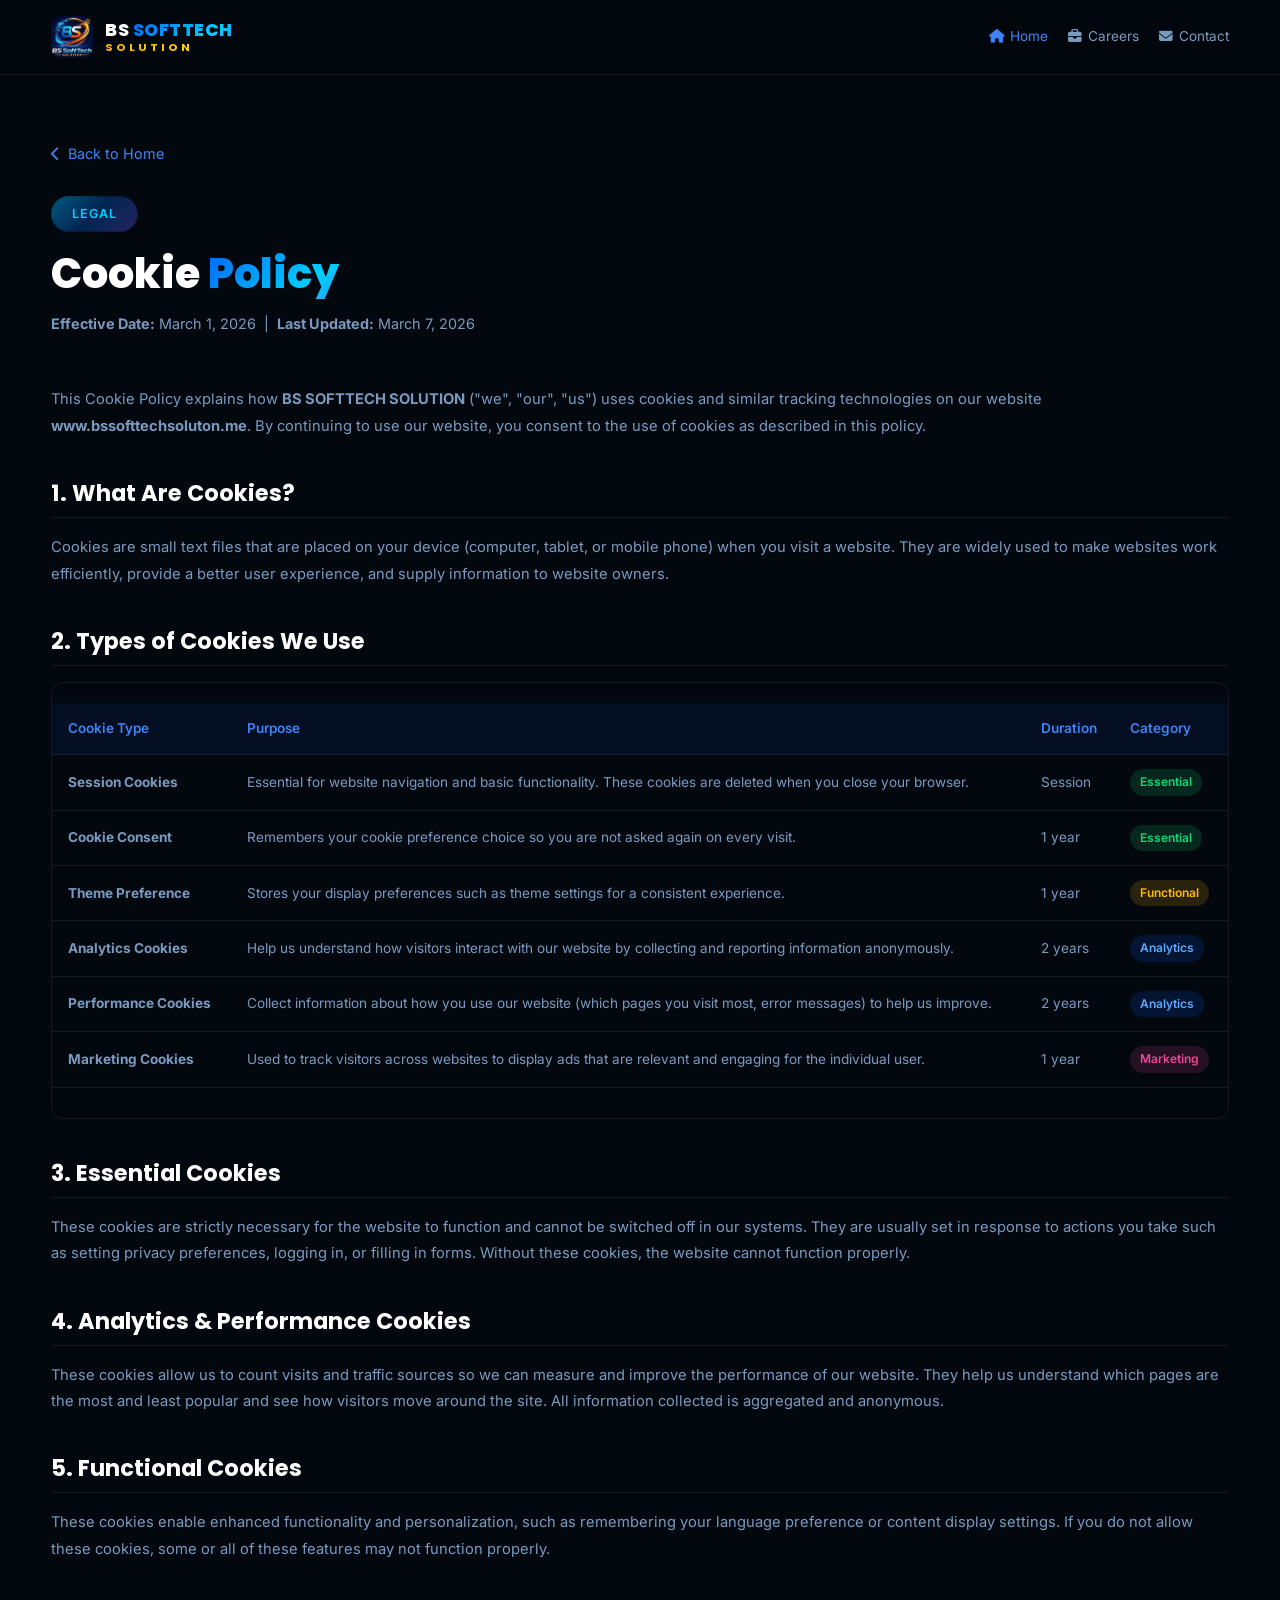
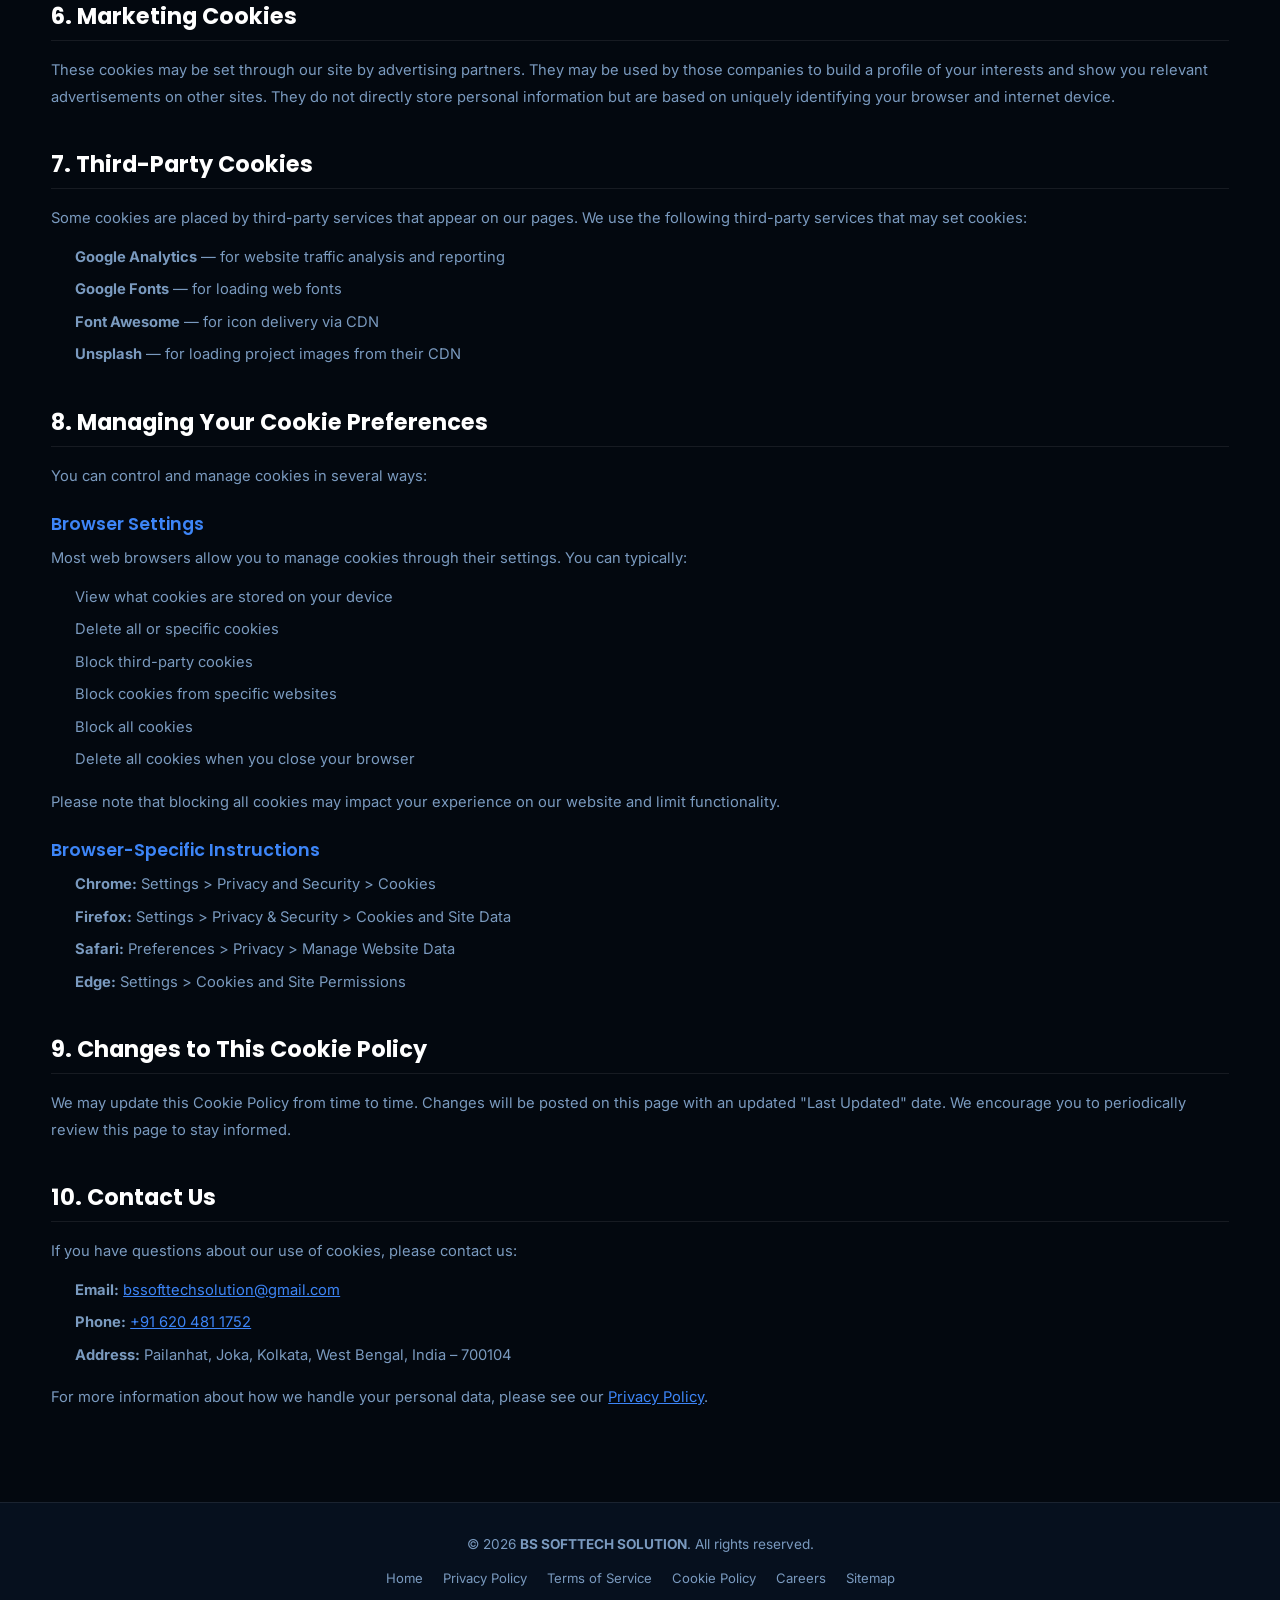
==== commit 0a062b39: "chore: replace bssofttech.com with bssofttechsoluton.me globally" ====
--- a/cookie-policy.html
+++ b/cookie-policy.html
@@ -88,7 +88,7 @@
       </div>
 
       <div class="legal-content">
-        <p>This Cookie Policy explains how <strong>BS SOFTTECH SOLUTION</strong> ("we", "our", "us") uses cookies and similar tracking technologies on our website <strong>www.bssofttech.com</strong>. By continuing to use our website, you consent to the use of cookies as described in this policy.</p>
+        <p>This Cookie Policy explains how <strong>BS SOFTTECH SOLUTION</strong> ("we", "our", "us") uses cookies and similar tracking technologies on our website <strong>www.bssofttechsoluton.me</strong>. By continuing to use our website, you consent to the use of cookies as described in this policy.</p>
 
         <h2>1. What Are Cookies?</h2>
         <p>Cookies are small text files that are placed on your device (computer, tablet, or mobile phone) when you visit a website. They are widely used to make websites work efficiently, provide a better user experience, and supply information to website owners.</p>
@@ -220,3 +220,4 @@
   </footer>
 </body>
 </html>
+
